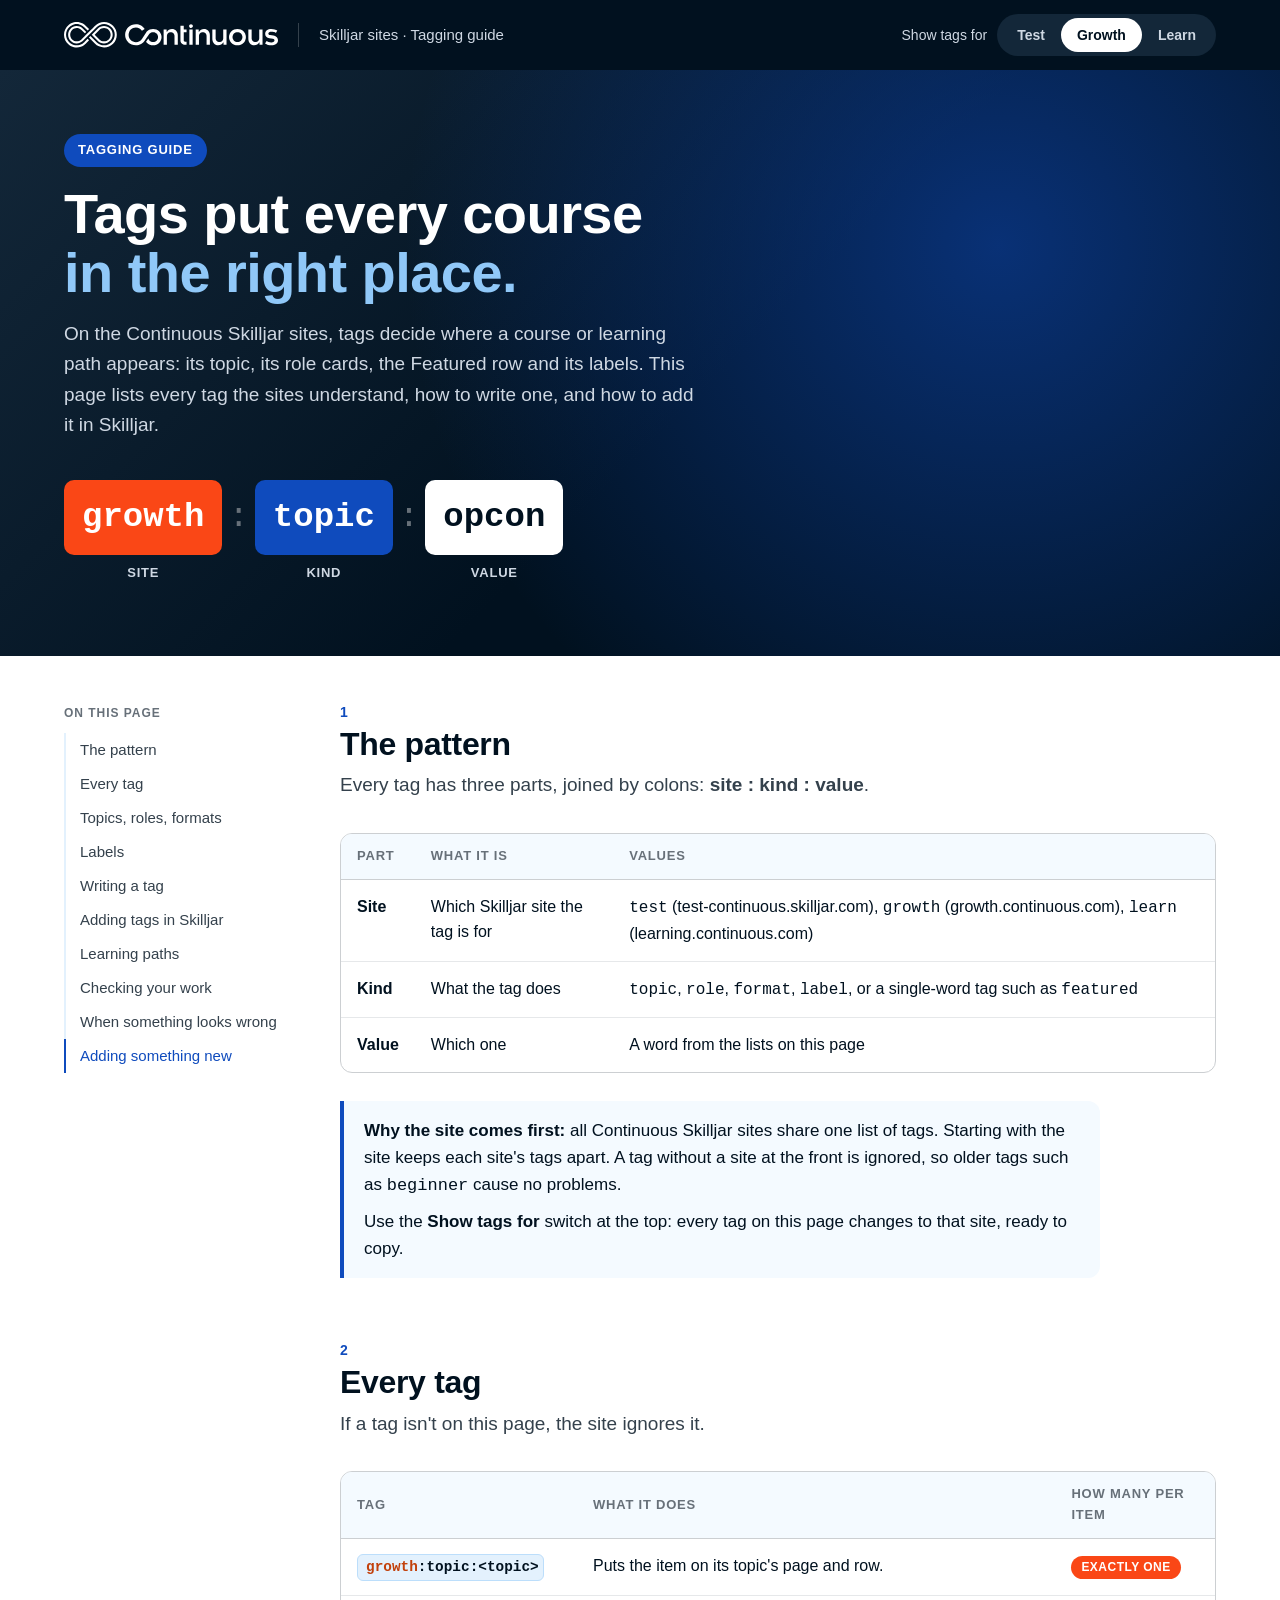
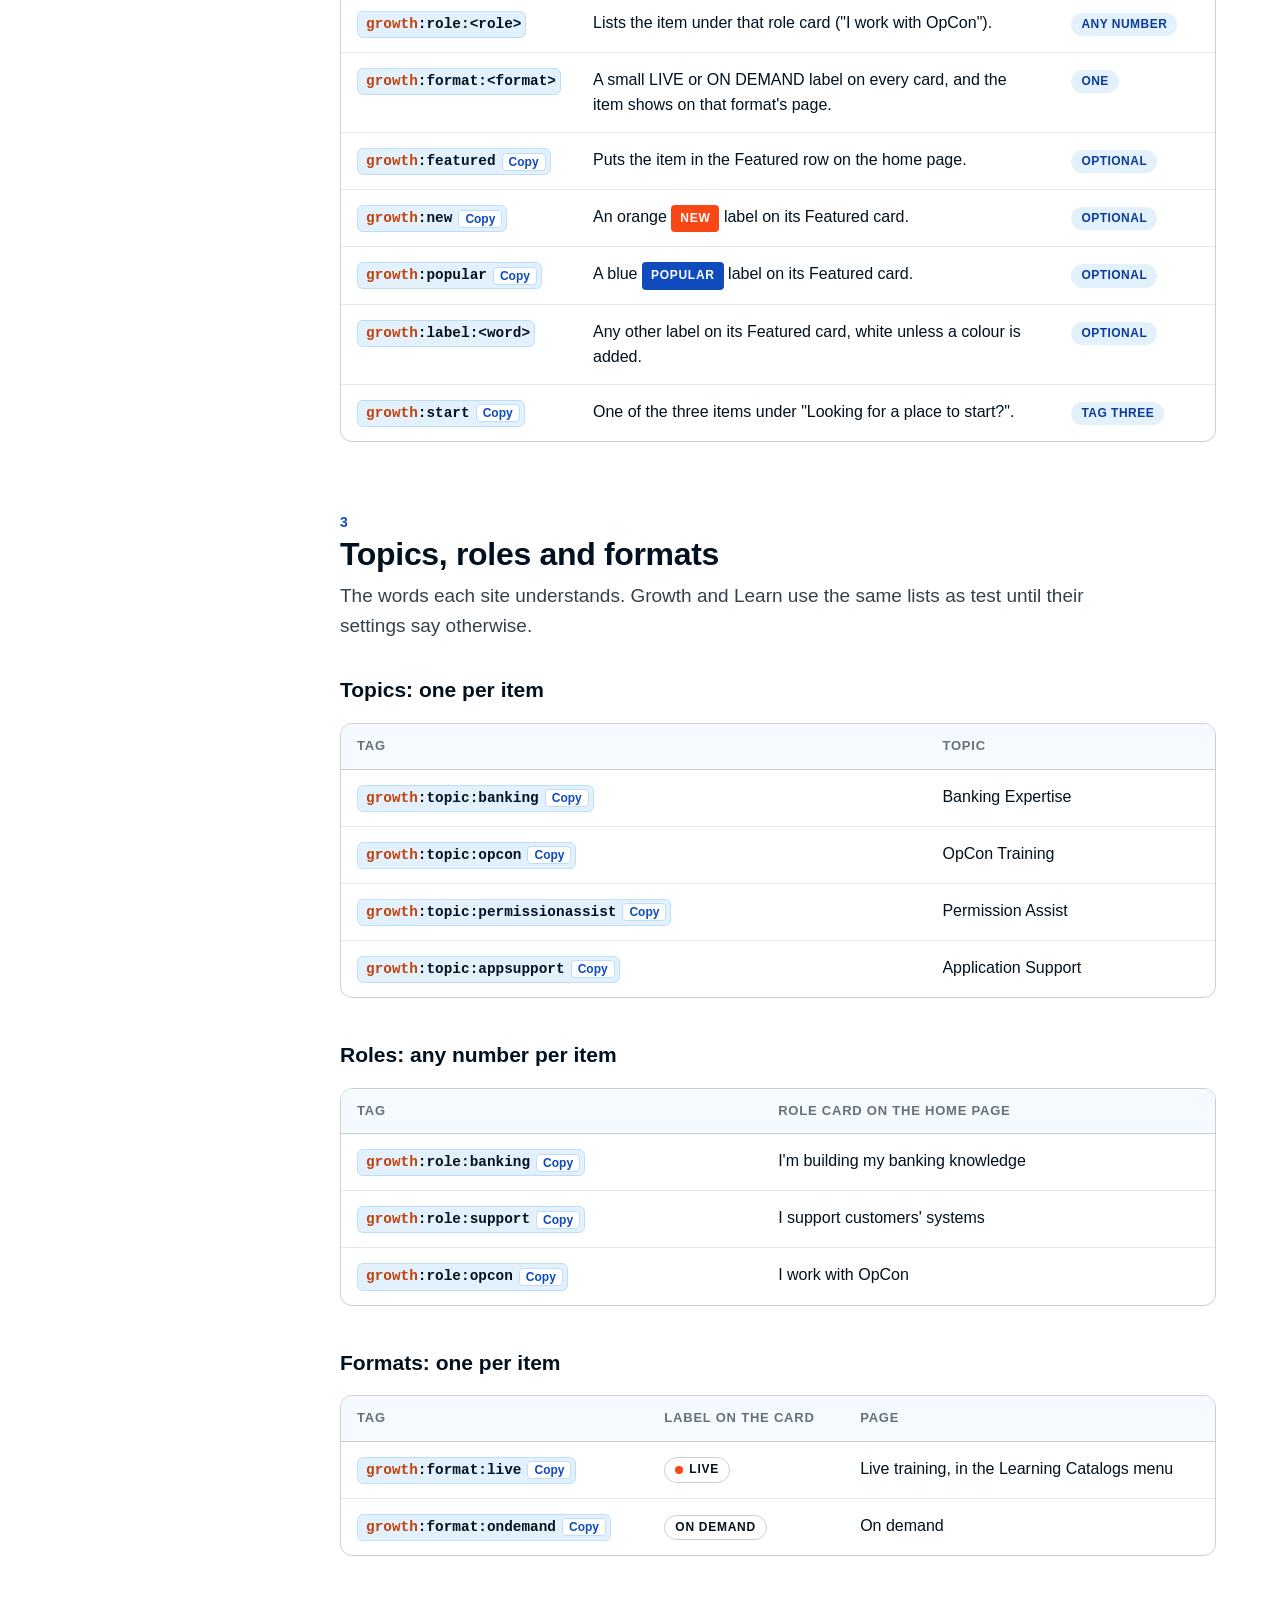
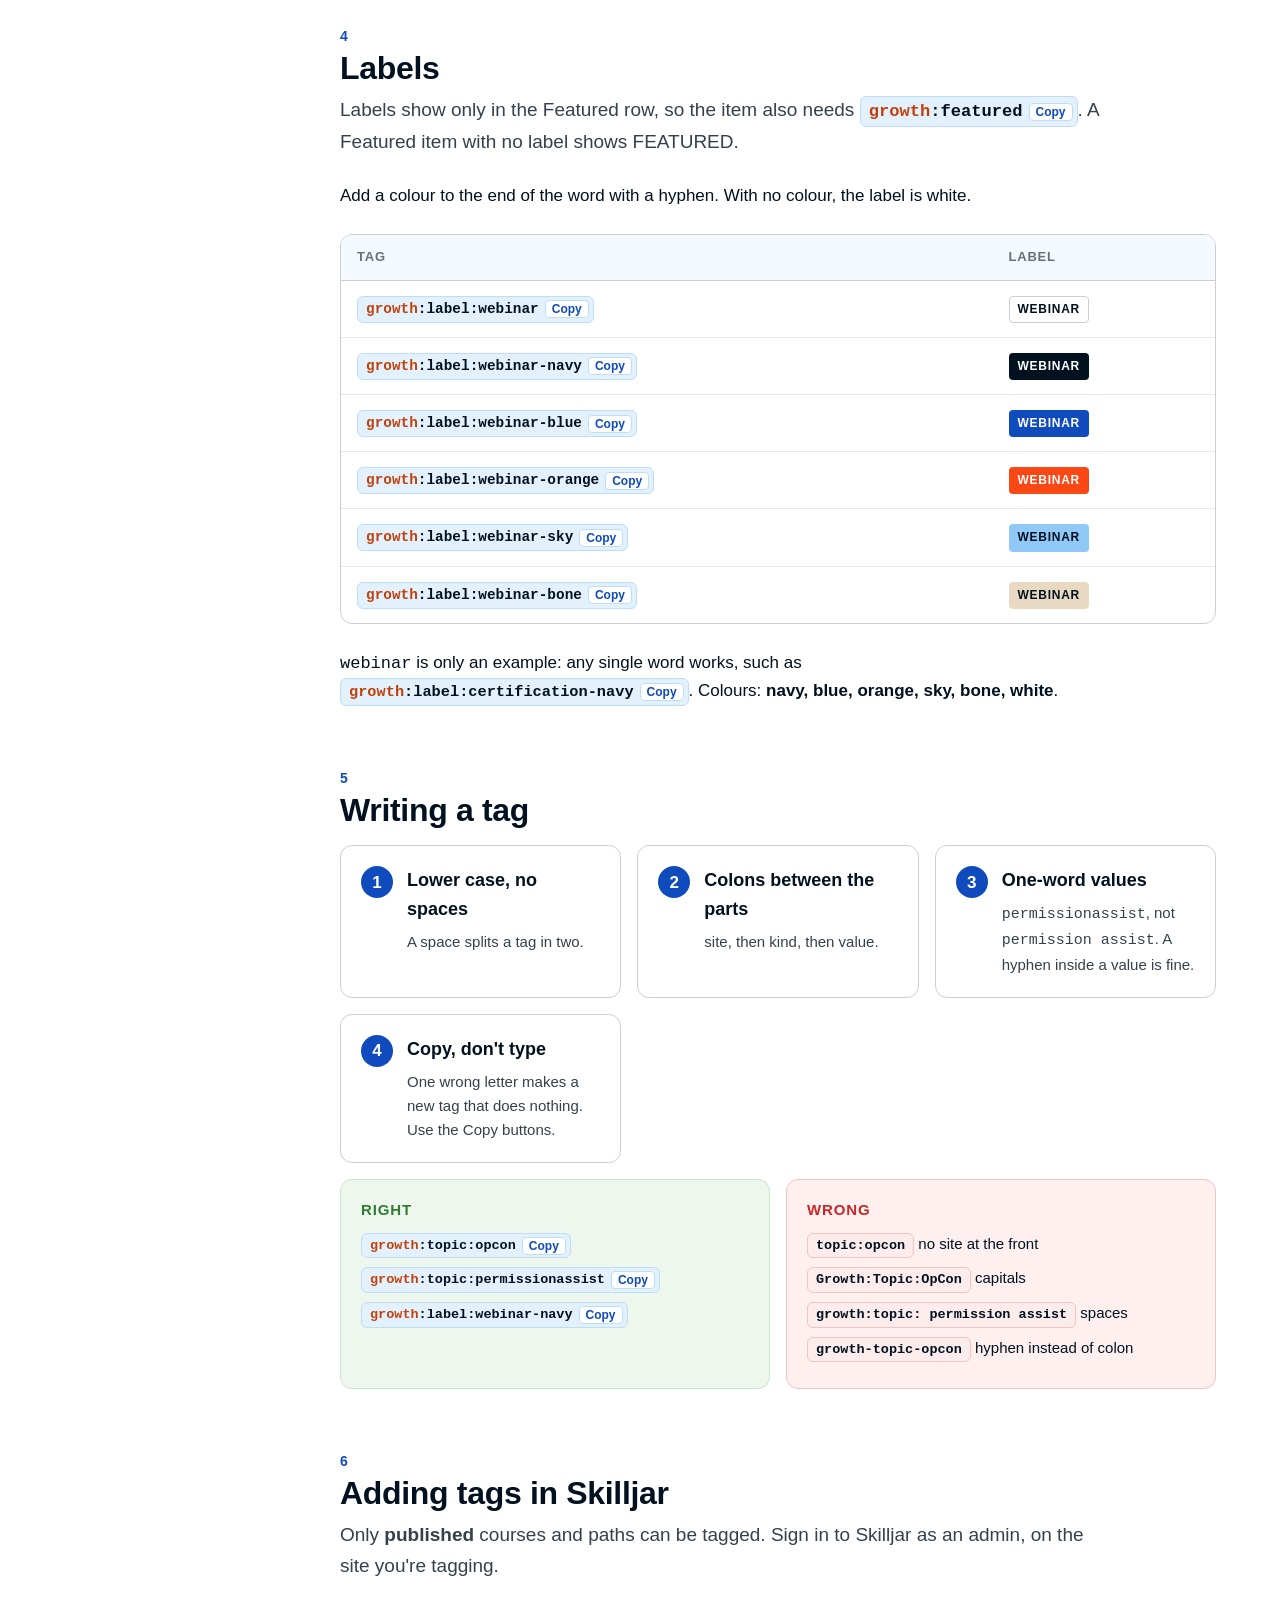
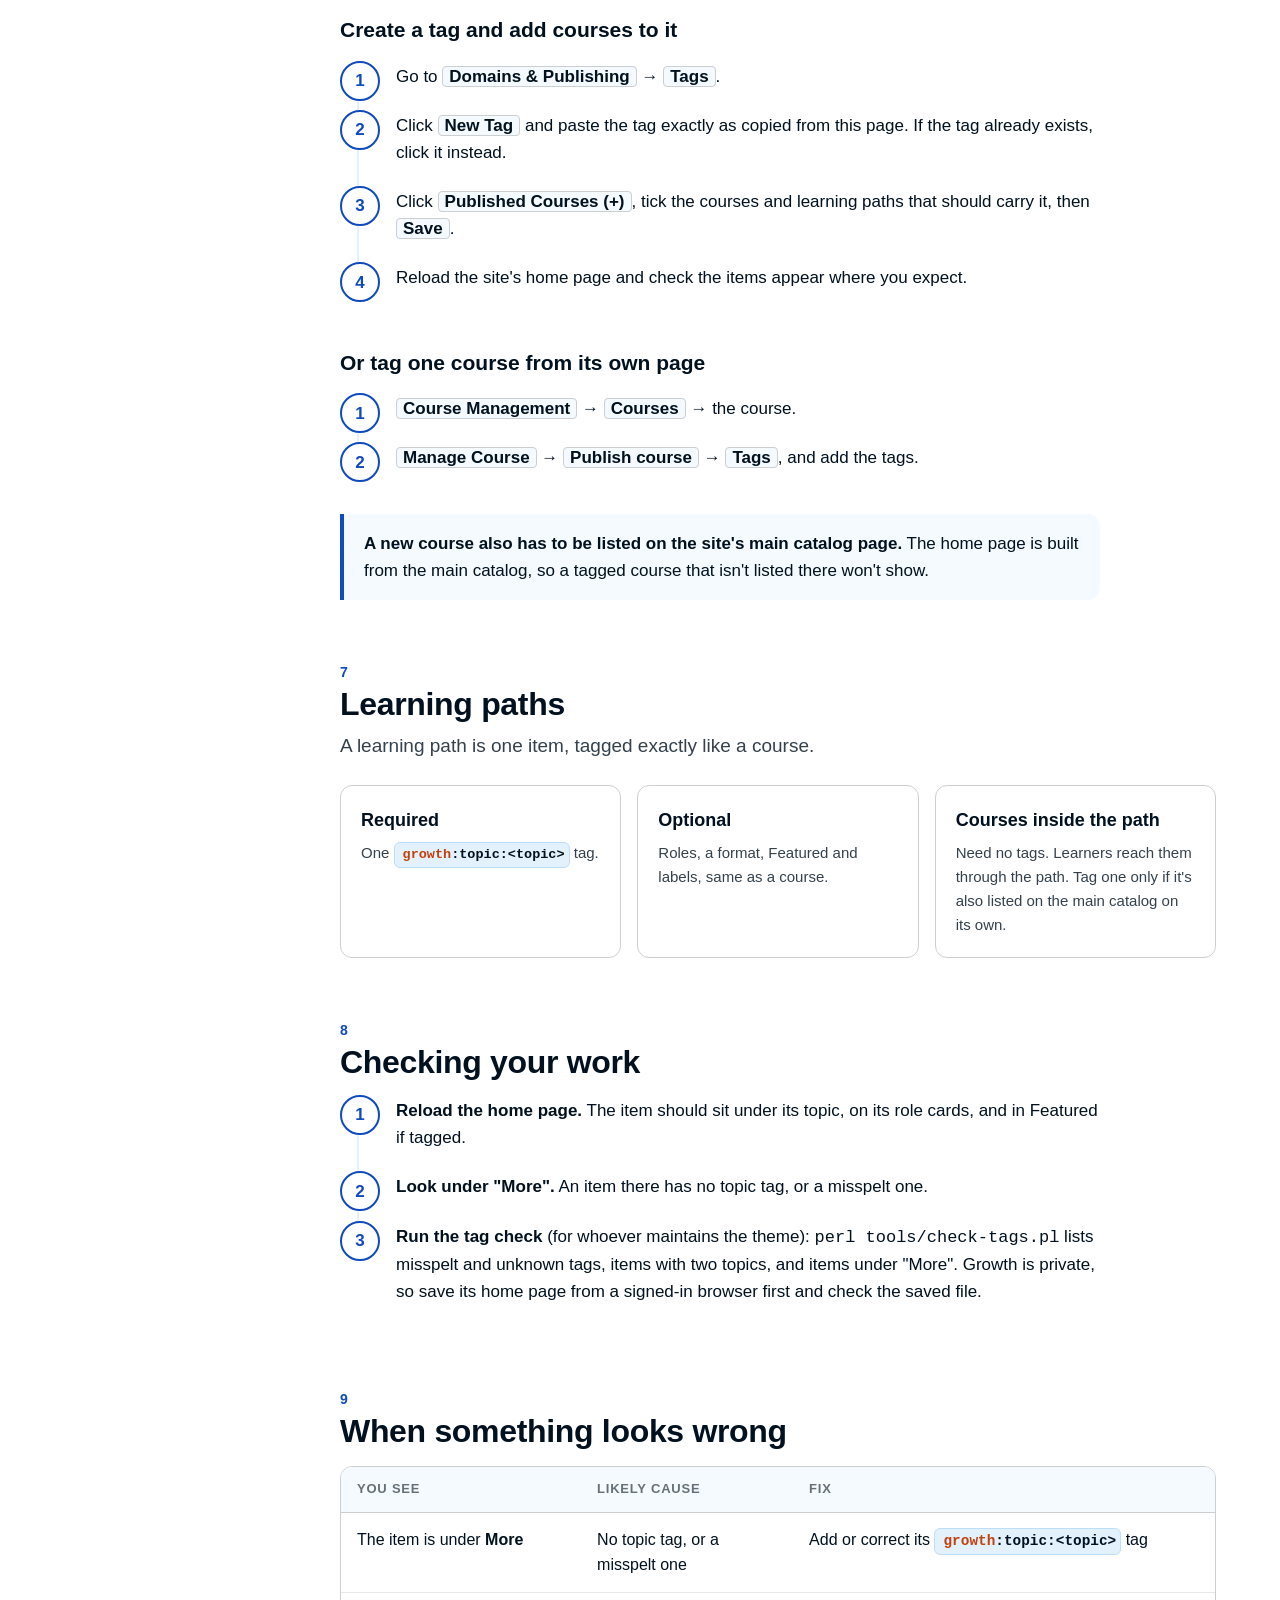
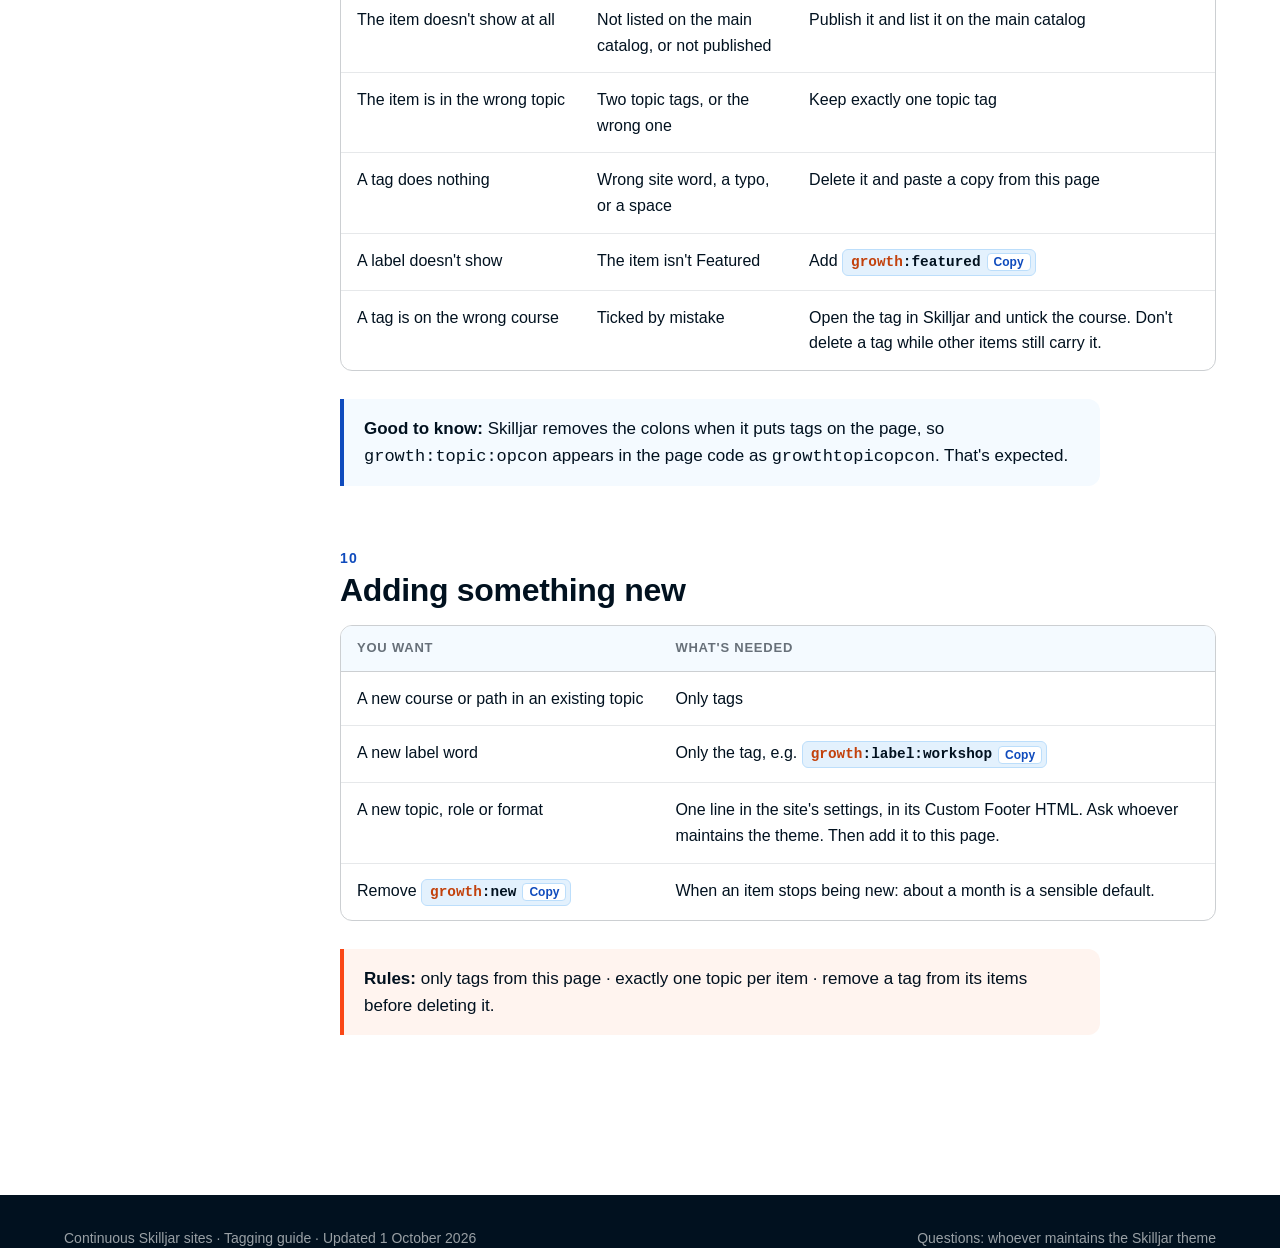
==== tagging/index.html @ 8a873746 "Tagging guide page for the LMS team Site-switchable (test, growth, learn) with copy buttons. Built f" ====
<!DOCTYPE html>
<html lang="en">
<head>
<meta charset="utf-8">
<meta name="viewport" content="width=device-width, initial-scale=1">
<title>Tagging guide · Continuous Skilljar sites</title>
<meta name="description" content="How to create and use tags on the Continuous Skilljar sites: the pattern, every allowed tag, and the steps in Skilljar.">
<link rel="icon" href="../assets/continuous-favicon.svg" type="image/svg+xml">
<style>
@font-face { font-family: "BDO Grotesk"; src: url(https://continuous.com/wp-content/themes/continuous/dist/assets/BDOGrotesk-Regular.woff2) format("woff2"); font-weight: 400; font-display: swap; }
@font-face { font-family: "BDO Grotesk"; src: url(https://continuous.com/wp-content/themes/continuous/dist/assets/BDOGrotesk-Medium.woff2) format("woff2"); font-weight: 500; font-display: swap; }
@font-face { font-family: "BDO Grotesk"; src: url(https://continuous.com/wp-content/themes/continuous/dist/assets/BDOGrotesk-Bold.woff2) format("woff2"); font-weight: 700; font-display: swap; }
:root {
  --blue: #0f4bbd; --blue-900: #0c3c97; --blue-50: #e3f1fd; --blue-100: #bcdefb; --sky: #90c8f8;
  --orange: #fa4716; --bone: #e9d9c3; --navy: #01111f; --navy-2: #132739;
  --g900: #01111f; --g700: #34414c; --g600: #677079; --g100: #cccfd2; --g10: #f4faff;
  --ok: #2e7d32; --bad: #c62828;
  --font: "BDO Grotesk", Inter, Arial, sans-serif;
  --mono: ui-monospace, "Cascadia Mono", Consolas, monospace;
}
* { box-sizing: border-box; }
html { scroll-behavior: smooth; scroll-padding-top: 88px; }
body { margin: 0; font-family: var(--font); color: var(--g900); background: #fff; font-size: 17px; line-height: 1.6; }
a { color: var(--blue); }
a:hover { color: var(--blue-900); }

/* Top bar */
.bar { position: sticky; top: 0; z-index: 10; background: var(--navy); color: #fff; }
.bar__in { max-width: 1200px; margin: 0 auto; padding: 14px 24px; display: flex; align-items: center; gap: 20px; flex-wrap: wrap; }
.bar img { height: 26px; display: block; }
.bar__title { font-weight: 500; font-size: 15px; color: #cfd8e3; border-left: 1px solid #34414c; padding-left: 20px; }
.site { margin-left: auto; display: flex; align-items: center; gap: 10px; font-size: 14px; color: #cfd8e3; }
.site__opts { display: inline-flex; background: #132739; border-radius: 99px; padding: 4px; }
.site button { font: inherit; font-weight: 700; font-size: 14px; color: #cfd8e3; background: none; border: 0; border-radius: 99px; padding: 6px 16px; cursor: pointer; }
.site button[aria-pressed="true"] { background: #fff; color: var(--navy); }
.site button:focus-visible { outline: 2px solid var(--sky); outline-offset: 2px; }

/* Hero */
.hero { background: linear-gradient(135deg, #132739 0%, #01111f 55%); color: #fff; position: relative; overflow: hidden; }
.hero::after { content: ""; position: absolute; inset: 0; background: radial-gradient(circle at 78% 30%, rgba(15,75,189,.55) 0%, rgba(15,75,189,0) 55%); pointer-events: none; }
.hero__in { position: relative; z-index: 1; max-width: 1200px; margin: 0 auto; padding: 64px 24px 72px; }
.pill { display: inline-block; background: var(--blue); color: #fff; font-size: 13px; font-weight: 700; letter-spacing: .06em; text-transform: uppercase; border-radius: 99px; padding: 6px 14px; }
.hero h1 { font-size: clamp(36px, 5vw, 56px); line-height: 1.05; margin: 18px 0 16px; font-weight: 700; letter-spacing: -.01em; }
.hero h1 span { color: var(--sky); }
.hero p { max-width: 640px; color: #cfd8e3; font-size: 19px; margin: 0; }
.anatomy { margin-top: 40px; display: inline-flex; align-items: stretch; flex-wrap: wrap; gap: 6px; font-family: var(--mono); font-size: clamp(22px, 3.2vw, 34px); }
.anatomy__part { display: flex; flex-direction: column; align-items: center; gap: 8px; }
.anatomy__chip { padding: 10px 18px; border-radius: 10px; font-weight: 700; }
.anatomy__lab { font-family: var(--font); font-size: 13px; font-weight: 700; letter-spacing: .06em; text-transform: uppercase; color: #cfd8e3; }
.anatomy__colon { align-self: flex-start; padding: 10px 0; color: #677079; }
.c-site { background: var(--orange); color: #fff; }
.c-kind { background: var(--blue); color: #fff; }
.c-val { background: #fff; color: var(--navy); }

/* Layout */
.wrap { max-width: 1200px; margin: 0 auto; padding: 48px 24px 96px; display: grid; grid-template-columns: 220px minmax(0, 1fr); gap: 56px; }
.toc { position: sticky; top: 96px; align-self: start; font-size: 15px; }
.toc b { display: block; font-size: 12px; letter-spacing: .08em; text-transform: uppercase; color: var(--g600); margin-bottom: 10px; }
.toc ol { list-style: none; margin: 0; padding: 0; border-left: 2px solid var(--blue-50); }
.toc a { display: block; padding: 5px 0 5px 14px; margin-left: -2px; border-left: 2px solid transparent; color: var(--g700); text-decoration: none; }
.toc a:hover, .toc a.on { color: var(--blue); border-left-color: var(--blue); }
main { min-width: 0; }
section { margin-bottom: 64px; }
h2 { font-size: 32px; line-height: 1.15; margin: 0 0 8px; letter-spacing: -.01em; }
h2 small { display: block; font-size: 14px; font-weight: 700; letter-spacing: .08em; text-transform: uppercase; color: var(--blue); margin-bottom: 6px; }
h3 { font-size: 21px; margin: 32px 0 8px; }
.lead { font-size: 19px; color: var(--g700); margin: 0 0 24px; max-width: 760px; }
p { max-width: 760px; }

/* Tags */
.tag { display: inline-flex; align-items: center; gap: 6px; font-family: var(--mono); font-size: .9em; font-weight: 600; background: var(--blue-50); color: var(--navy); border: 1px solid var(--blue-100); border-radius: 6px; padding: 1px 4px 1px 8px; white-space: nowrap; }
.tag .s { color: #c2410c; }
.copy { font: 600 12px var(--font); color: var(--blue); background: #fff; border: 1px solid var(--blue-100); border-radius: 4px; padding: 1px 6px; cursor: pointer; }
.copy:hover { background: var(--blue); color: #fff; border-color: var(--blue); }
.copy.done { background: var(--ok); color: #fff; border-color: var(--ok); }
.tag--bad { background: #fdecec; border-color: #f5c2c2; padding-right: 8px; }

/* Tables */
.tbl { width: 100%; border-collapse: separate; border-spacing: 0; font-size: 16px; border: 1px solid var(--g100); border-radius: 12px; overflow: hidden; margin: 8px 0 8px; }
.tbl th { text-align: left; font-size: 13px; letter-spacing: .06em; text-transform: uppercase; color: var(--g600); background: var(--g10); padding: 12px 16px; border-bottom: 1px solid var(--g100); }
.tbl td { padding: 14px 16px; border-bottom: 1px solid #e6e8ea; vertical-align: top; }
.tbl tr:last-child td { border-bottom: 0; }
.tbl td:first-child { white-space: nowrap; }
.scroll { overflow-x: auto; }
.req { display: inline-block; font-size: 12px; font-weight: 700; letter-spacing: .04em; text-transform: uppercase; border-radius: 99px; padding: 2px 10px; background: var(--orange); color: #fff; }
.opt { display: inline-block; font-size: 12px; font-weight: 700; letter-spacing: .04em; text-transform: uppercase; border-radius: 99px; padding: 2px 10px; background: var(--blue-50); color: var(--blue-900); }

/* Cards */
.cards { display: grid; grid-template-columns: repeat(auto-fit, minmax(240px, 1fr)); gap: 16px; margin: 16px 0; }
.card { border: 1px solid var(--g100); border-radius: 12px; padding: 20px; background: #fff; }
.card h4 { margin: 0 0 6px; font-size: 18px; }
.card p { margin: 0; color: var(--g700); font-size: 15px; }
.rule { display: flex; gap: 14px; align-items: flex-start; }
.rule__n { flex: 0 0 32px; height: 32px; border-radius: 50%; background: var(--blue); color: #fff; font-weight: 700; display: flex; align-items: center; justify-content: center; }
.dodont { display: grid; grid-template-columns: 1fr 1fr; gap: 16px; margin: 16px 0; }
.dodont div { border-radius: 12px; padding: 18px 20px; }
.do { background: #edf7ee; border: 1px solid #c8e6c9; }
.dont { background: #fdf0ef; border: 1px solid #f5c2c2; }
.dodont h4 { margin: 0 0 10px; font-size: 15px; letter-spacing: .06em; text-transform: uppercase; }
.do h4 { color: var(--ok); } .dont h4 { color: var(--bad); }
.dodont ul { margin: 0; padding-left: 0; list-style: none; }
.dodont li { margin: 8px 0; font-size: 15px; }

/* Steps */
.steps { counter-reset: st; list-style: none; padding: 0; margin: 16px 0; max-width: 760px; }
.steps li { counter-increment: st; position: relative; padding: 0 0 22px 56px; }
.steps li::before { content: counter(st); position: absolute; left: 0; top: -2px; width: 36px; height: 36px; border-radius: 50%; border: 2px solid var(--blue); color: var(--blue); font-weight: 700; display: flex; align-items: center; justify-content: center; background: #fff; }
.steps li::after { content: ""; position: absolute; left: 17px; top: 38px; bottom: 2px; width: 2px; background: var(--blue-50); }
.steps li:last-child::after { display: none; }
.click { font-weight: 700; color: var(--navy); background: var(--g10); border: 1px solid var(--g100); border-radius: 4px; padding: 0 6px; white-space: nowrap; }

/* Callouts */
.note { border-left: 4px solid var(--blue); background: var(--g10); border-radius: 0 12px 12px 0; padding: 16px 20px; margin: 20px 0; max-width: 760px; }
.note--warn { border-left-color: var(--orange); background: #fff4ef; }
.note p { margin: 0; }
.note p + p { margin-top: 8px; }

/* Label swatches */
.sw { display: inline-block; font-size: 12px; font-weight: 700; letter-spacing: .06em; text-transform: uppercase; border-radius: 4px; padding: 3px 8px; border: 1px solid transparent; }
.sw-white { background: #fff; color: var(--navy); border-color: var(--g100); }
.sw-navy { background: var(--navy); color: #fff; }
.sw-blue { background: var(--blue); color: #fff; }
.sw-orange { background: var(--orange); color: #fff; }
.sw-sky { background: var(--sky); color: var(--navy); }
.sw-bone { background: var(--bone); color: var(--navy); }
.fmt { display: inline-flex; align-items: center; gap: 6px; font-size: 12px; font-weight: 700; letter-spacing: .06em; text-transform: uppercase; background: #fff; border: 1px solid var(--g100); border-radius: 99px; padding: 2px 10px; }
.fmt i { width: 8px; height: 8px; border-radius: 50%; background: var(--orange); display: inline-block; }

footer { background: var(--navy); color: #99a0a5; font-size: 14px; }
footer .in { max-width: 1200px; margin: 0 auto; padding: 32px 24px; display: flex; gap: 24px; flex-wrap: wrap; justify-content: space-between; }
footer a { color: #cfd8e3; }

@media (max-width: 900px) {
  .wrap { grid-template-columns: 1fr; gap: 0; padding-top: 32px; }
  .toc { display: none; }
  .dodont { grid-template-columns: 1fr; }
  .bar__title { display: none; }
}
@media (max-width: 560px) {
  .site > span { display: none; }
  .site { margin-left: 0; width: 100%; }
  .tbl td:first-child { white-space: normal; }
}
@media print {
  .bar, .toc, .copy { display: none !important; }
  .wrap { display: block; }
  .hero { background: #fff; color: var(--navy); }
  .hero p, .anatomy__lab { color: var(--g700); }
}
</style>
</head>
<body>

<header class="bar">
  <div class="bar__in">
    <img src="../assets/continuous-horizontal-white-site.svg" alt="Continuous">
    <span class="bar__title">Skilljar sites · Tagging guide</span>
    <div class="site" role="group" aria-label="Show tags for site">
      <span>Show tags for</span>
      <div class="site__opts">
        <button type="button" data-site="test">Test</button>
        <button type="button" data-site="growth">Growth</button>
        <button type="button" data-site="learn">Learn</button>
      </div>
    </div>
  </div>
</header>

<div class="hero">
  <div class="hero__in">
    <span class="pill">Tagging guide</span>
    <h1>Tags put every course<br><span>in the right place.</span></h1>
    <p>On the Continuous Skilljar sites, tags decide where a course or learning path appears: its topic, its role cards, the Featured row and its labels. This page lists every tag the sites understand, how to write one, and how to add it in Skilljar.</p>
    <div class="anatomy" aria-label="A tag has three parts: site, kind and value">
      <div class="anatomy__part"><span class="anatomy__chip c-site" data-site-word>growth</span><span class="anatomy__lab">Site</span></div>
      <span class="anatomy__colon">:</span>
      <div class="anatomy__part"><span class="anatomy__chip c-kind">topic</span><span class="anatomy__lab">Kind</span></div>
      <span class="anatomy__colon">:</span>
      <div class="anatomy__part"><span class="anatomy__chip c-val">opcon</span><span class="anatomy__lab">Value</span></div>
    </div>
  </div>
</div>

<div class="wrap">
  <nav class="toc" aria-label="On this page">
    <b>On this page</b>
    <ol>
      <li><a href="#pattern">The pattern</a></li>
      <li><a href="#every-tag">Every tag</a></li>
      <li><a href="#topics">Topics, roles, formats</a></li>
      <li><a href="#labels">Labels</a></li>
      <li><a href="#writing">Writing a tag</a></li>
      <li><a href="#skilljar">Adding tags in Skilljar</a></li>
      <li><a href="#paths">Learning paths</a></li>
      <li><a href="#check">Checking your work</a></li>
      <li><a href="#trouble">When something looks wrong</a></li>
      <li><a href="#new">Adding something new</a></li>
    </ol>
  </nav>

  <main>
    <section id="pattern">
      <h2><small>1</small>The pattern</h2>
      <p class="lead">Every tag has three parts, joined by colons: <b>site : kind : value</b>.</p>
      <div class="scroll"><table class="tbl">
        <thead><tr><th>Part</th><th>What it is</th><th>Values</th></tr></thead>
        <tbody>
          <tr><td><b>Site</b></td><td>Which Skilljar site the tag is for</td><td><code>test</code> (test-continuous.skilljar.com), <code>growth</code> (growth.continuous.com), <code>learn</code> (learning.continuous.com)</td></tr>
          <tr><td><b>Kind</b></td><td>What the tag does</td><td><code>topic</code>, <code>role</code>, <code>format</code>, <code>label</code>, or a single-word tag such as <code>featured</code></td></tr>
          <tr><td><b>Value</b></td><td>Which one</td><td>A word from the lists on this page</td></tr>
        </tbody>
      </table></div>
      <div class="note">
        <p><b>Why the site comes first:</b> all Continuous Skilljar sites share one list of tags. Starting with the site keeps each site's tags apart. A tag without a site at the front is ignored, so older tags such as <code>beginner</code> cause no problems.</p>
        <p>Use the <b>Show tags for</b> switch at the top: every tag on this page changes to that site, ready to copy.</p>
      </div>
    </section>

    <section id="every-tag">
      <h2><small>2</small>Every tag</h2>
      <p class="lead">If a tag isn't on this page, the site ignores it.</p>
      <div class="scroll"><table class="tbl">
        <thead><tr><th>Tag</th><th>What it does</th><th>How many per item</th></tr></thead>
        <tbody>
          <tr><td><span class="tag" data-tag="topic:&lt;topic&gt;"></span></td><td>Puts the item on its topic's page and row.</td><td><span class="req">Exactly one</span></td></tr>
          <tr><td><span class="tag" data-tag="role:&lt;role&gt;"></span></td><td>Lists the item under that role card ("I work with OpCon").</td><td><span class="opt">Any number</span></td></tr>
          <tr><td><span class="tag" data-tag="format:&lt;format&gt;"></span></td><td>A small LIVE or ON DEMAND label on every card, and the item shows on that format's page.</td><td><span class="opt">One</span></td></tr>
          <tr><td><span class="tag" data-tag="featured"></span></td><td>Puts the item in the Featured row on the home page.</td><td><span class="opt">Optional</span></td></tr>
          <tr><td><span class="tag" data-tag="new"></span></td><td>An orange <span class="sw sw-orange">New</span> label on its Featured card.</td><td><span class="opt">Optional</span></td></tr>
          <tr><td><span class="tag" data-tag="popular"></span></td><td>A blue <span class="sw sw-blue">Popular</span> label on its Featured card.</td><td><span class="opt">Optional</span></td></tr>
          <tr><td><span class="tag" data-tag="label:&lt;word&gt;"></span></td><td>Any other label on its Featured card, white unless a colour is added.</td><td><span class="opt">Optional</span></td></tr>
          <tr><td><span class="tag" data-tag="start"></span></td><td>One of the three items under "Looking for a place to start?".</td><td><span class="opt">Tag three</span></td></tr>
        </tbody>
      </table></div>
    </section>

    <section id="topics">
      <h2><small>3</small>Topics, roles and formats</h2>
      <p class="lead">The words each site understands. Growth and Learn use the same lists as test until their settings say otherwise.</p>

      <h3>Topics: one per item</h3>
      <div class="scroll"><table class="tbl">
        <thead><tr><th>Tag</th><th>Topic</th></tr></thead>
        <tbody>
          <tr><td><span class="tag" data-tag="topic:banking"></span></td><td>Banking Expertise</td></tr>
          <tr><td><span class="tag" data-tag="topic:opcon"></span></td><td>OpCon Training</td></tr>
          <tr><td><span class="tag" data-tag="topic:permissionassist"></span></td><td>Permission Assist</td></tr>
          <tr><td><span class="tag" data-tag="topic:appsupport"></span></td><td>Application Support</td></tr>
        </tbody>
      </table></div>

      <h3>Roles: any number per item</h3>
      <div class="scroll"><table class="tbl">
        <thead><tr><th>Tag</th><th>Role card on the home page</th></tr></thead>
        <tbody>
          <tr><td><span class="tag" data-tag="role:banking"></span></td><td>I'm building my banking knowledge</td></tr>
          <tr><td><span class="tag" data-tag="role:support"></span></td><td>I support customers' systems</td></tr>
          <tr><td><span class="tag" data-tag="role:opcon"></span></td><td>I work with OpCon</td></tr>
        </tbody>
      </table></div>

      <h3>Formats: one per item</h3>
      <div class="scroll"><table class="tbl">
        <thead><tr><th>Tag</th><th>Label on the card</th><th>Page</th></tr></thead>
        <tbody>
          <tr><td><span class="tag" data-tag="format:live"></span></td><td><span class="fmt"><i></i>Live</span></td><td>Live training, in the Learning Catalogs menu</td></tr>
          <tr><td><span class="tag" data-tag="format:ondemand"></span></td><td><span class="fmt">On demand</span></td><td>On demand</td></tr>
        </tbody>
      </table></div>
    </section>

    <section id="labels">
      <h2><small>4</small>Labels</h2>
      <p class="lead">Labels show only in the Featured row, so the item also needs <span class="tag" data-tag="featured"></span>. A Featured item with no label shows FEATURED.</p>
      <p>Add a colour to the end of the word with a hyphen. With no colour, the label is white.</p>
      <div class="scroll"><table class="tbl">
        <thead><tr><th>Tag</th><th>Label</th></tr></thead>
        <tbody>
          <tr><td><span class="tag" data-tag="label:webinar"></span></td><td><span class="sw sw-white">Webinar</span></td></tr>
          <tr><td><span class="tag" data-tag="label:webinar-navy"></span></td><td><span class="sw sw-navy">Webinar</span></td></tr>
          <tr><td><span class="tag" data-tag="label:webinar-blue"></span></td><td><span class="sw sw-blue">Webinar</span></td></tr>
          <tr><td><span class="tag" data-tag="label:webinar-orange"></span></td><td><span class="sw sw-orange">Webinar</span></td></tr>
          <tr><td><span class="tag" data-tag="label:webinar-sky"></span></td><td><span class="sw sw-sky">Webinar</span></td></tr>
          <tr><td><span class="tag" data-tag="label:webinar-bone"></span></td><td><span class="sw sw-bone">Webinar</span></td></tr>
        </tbody>
      </table></div>
      <p><code>webinar</code> is only an example: any single word works, such as <span class="tag" data-tag="label:certification-navy"></span>. Colours: <b>navy, blue, orange, sky, bone, white</b>.</p>
    </section>

    <section id="writing">
      <h2><small>5</small>Writing a tag</h2>
      <div class="cards">
        <div class="card rule"><span class="rule__n">1</span><div><h4>Lower case, no spaces</h4><p>A space splits a tag in two.</p></div></div>
        <div class="card rule"><span class="rule__n">2</span><div><h4>Colons between the parts</h4><p>site, then kind, then value.</p></div></div>
        <div class="card rule"><span class="rule__n">3</span><div><h4>One-word values</h4><p><code>permissionassist</code>, not <code>permission assist</code>. A hyphen inside a value is fine.</p></div></div>
        <div class="card rule"><span class="rule__n">4</span><div><h4>Copy, don't type</h4><p>One wrong letter makes a new tag that does nothing. Use the Copy buttons.</p></div></div>
      </div>
      <div class="dodont">
        <div class="do"><h4>Right</h4><ul>
          <li><span class="tag" data-tag="topic:opcon"></span></li>
          <li><span class="tag" data-tag="topic:permissionassist"></span></li>
          <li><span class="tag" data-tag="label:webinar-navy"></span></li>
        </ul></div>
        <div class="dont"><h4>Wrong</h4><ul>
          <li><span class="tag tag--bad">topic:opcon</span> no site at the front</li>
          <li><span class="tag tag--bad" data-bad="Topic:OpCon"></span> capitals</li>
          <li><span class="tag tag--bad" data-bad="topic: permission assist"></span> spaces</li>
          <li><span class="tag tag--bad" data-bad="topic-opcon"></span> hyphen instead of colon</li>
        </ul></div>
      </div>
    </section>

    <section id="skilljar">
      <h2><small>6</small>Adding tags in Skilljar</h2>
      <p class="lead">Only <b>published</b> courses and paths can be tagged. Sign in to Skilljar as an admin, on the site you're tagging.</p>
      <h3>Create a tag and add courses to it</h3>
      <ol class="steps">
        <li>Go to <span class="click">Domains &amp; Publishing</span> → <span class="click">Tags</span>.</li>
        <li>Click <span class="click">New Tag</span> and paste the tag exactly as copied from this page. If the tag already exists, click it instead.</li>
        <li>Click <span class="click">Published Courses (+)</span>, tick the courses and learning paths that should carry it, then <span class="click">Save</span>.</li>
        <li>Reload the site's home page and check the items appear where you expect.</li>
      </ol>
      <h3>Or tag one course from its own page</h3>
      <ol class="steps">
        <li><span class="click">Course Management</span> → <span class="click">Courses</span> → the course.</li>
        <li><span class="click">Manage Course</span> → <span class="click">Publish course</span> → <span class="click">Tags</span>, and add the tags.</li>
      </ol>
      <div class="note"><p><b>A new course also has to be listed on the site's main catalog page.</b> The home page is built from the main catalog, so a tagged course that isn't listed there won't show.</p></div>
    </section>

    <section id="paths">
      <h2><small>7</small>Learning paths</h2>
      <p class="lead">A learning path is one item, tagged exactly like a course.</p>
      <div class="cards">
        <div class="card"><h4>Required</h4><p>One <span class="tag" data-tag="topic:&lt;topic&gt;"></span> tag.</p></div>
        <div class="card"><h4>Optional</h4><p>Roles, a format, Featured and labels, same as a course.</p></div>
        <div class="card"><h4>Courses inside the path</h4><p>Need no tags. Learners reach them through the path. Tag one only if it's also listed on the main catalog on its own.</p></div>
      </div>
    </section>

    <section id="check">
      <h2><small>8</small>Checking your work</h2>
      <ol class="steps">
        <li><b>Reload the home page.</b> The item should sit under its topic, on its role cards, and in Featured if tagged.</li>
        <li><b>Look under "More".</b> An item there has no topic tag, or a misspelt one.</li>
        <li><b>Run the tag check</b> (for whoever maintains the theme): <code>perl tools/check-tags.pl</code> lists misspelt and unknown tags, items with two topics, and items under "More". Growth is private, so save its home page from a signed-in browser first and check the saved file.</li>
      </ol>
    </section>

    <section id="trouble">
      <h2><small>9</small>When something looks wrong</h2>
      <div class="scroll"><table class="tbl">
        <thead><tr><th>You see</th><th>Likely cause</th><th>Fix</th></tr></thead>
        <tbody>
          <tr><td>The item is under <b>More</b></td><td>No topic tag, or a misspelt one</td><td>Add or correct its <span class="tag" data-tag="topic:&lt;topic&gt;"></span> tag</td></tr>
          <tr><td>The item doesn't show at all</td><td>Not listed on the main catalog, or not published</td><td>Publish it and list it on the main catalog</td></tr>
          <tr><td>The item is in the wrong topic</td><td>Two topic tags, or the wrong one</td><td>Keep exactly one topic tag</td></tr>
          <tr><td>A tag does nothing</td><td>Wrong site word, a typo, or a space</td><td>Delete it and paste a copy from this page</td></tr>
          <tr><td>A label doesn't show</td><td>The item isn't Featured</td><td>Add <span class="tag" data-tag="featured"></span></td></tr>
          <tr><td>A tag is on the wrong course</td><td>Ticked by mistake</td><td>Open the tag in Skilljar and untick the course. Don't delete a tag while other items still carry it.</td></tr>
        </tbody>
      </table></div>
      <div class="note"><p><b>Good to know:</b> Skilljar removes the colons when it puts tags on the page, so <code>growth:topic:opcon</code> appears in the page code as <code>growthtopicopcon</code>. That's expected.</p></div>
    </section>

    <section id="new">
      <h2><small>10</small>Adding something new</h2>
      <div class="scroll"><table class="tbl">
        <thead><tr><th>You want</th><th>What's needed</th></tr></thead>
        <tbody>
          <tr><td>A new course or path in an existing topic</td><td>Only tags</td></tr>
          <tr><td>A new label word</td><td>Only the tag, e.g. <span class="tag" data-tag="label:workshop"></span></td></tr>
          <tr><td>A new topic, role or format</td><td>One line in the site's settings, in its Custom Footer HTML. Ask whoever maintains the theme. Then add it to this page.</td></tr>
          <tr><td>Remove <span class="tag" data-tag="new"></span></td><td>When an item stops being new: about a month is a sensible default.</td></tr>
        </tbody>
      </table></div>
      <div class="note note--warn"><p><b>Rules:</b> only tags from this page · exactly one topic per item · remove a tag from its items before deleting it.</p></div>
    </section>
  </main>
</div>

<footer>
  <div class="in">
    <span>Continuous Skilljar sites · Tagging guide · Updated 1 October 2026</span>
    <span>Questions: whoever maintains the Skilljar theme</span>
  </div>
</footer>

<script>
(function () {
  var SITES = ['test', 'growth', 'learn'];
  var site = (location.search.match(/site=(\w+)/) || [])[1];
  try { site = site || localStorage.getItem('ct-tag-site'); } catch (e) {}
  if (SITES.indexOf(site) < 0) site = 'growth';

  function esc(s) { return s.replace(/&/g, '&amp;').replace(/</g, '&lt;'); }
  function render() {
    document.querySelectorAll('.site button').forEach(function (b) {
      b.setAttribute('aria-pressed', b.getAttribute('data-site') === site ? 'true' : 'false');
    });
    document.querySelectorAll('[data-site-word]').forEach(function (el) { el.textContent = site; });
    document.querySelectorAll('.tag[data-tag]').forEach(function (el) {
      var rest = el.getAttribute('data-tag');
      var full = site + ':' + rest;
      var copyable = rest.indexOf('<') < 0;
      el.innerHTML = '<span><span class="s">' + site + '</span>:' + esc(rest) + '</span>' +
        (copyable ? '<button type="button" class="copy" aria-label="Copy ' + esc(full) + '">Copy</button>' : '');
      el.setAttribute('data-full', full);
    });
    document.querySelectorAll('.tag[data-bad]').forEach(function (el) {
      el.textContent = site + ':' + el.getAttribute('data-bad');
      if (el.getAttribute('data-bad') === 'topic-opcon') el.textContent = site + '-topic-opcon';
      if (el.getAttribute('data-bad') === 'Topic:OpCon') el.textContent = site.charAt(0).toUpperCase() + site.slice(1) + ':Topic:OpCon';
    });
  }
  document.addEventListener('click', function (e) {
    var b = e.target.closest('.site button');
    if (b) {
      site = b.getAttribute('data-site');
      try { localStorage.setItem('ct-tag-site', site); } catch (x) {}
      render();
      return;
    }
    var c = e.target.closest('.copy');
    if (c) {
      var t = c.parentNode.getAttribute('data-full');
      var done = function () { c.textContent = 'Copied'; c.classList.add('done'); setTimeout(function () { c.textContent = 'Copy'; c.classList.remove('done'); }, 1400); };
      if (navigator.clipboard && navigator.clipboard.writeText) navigator.clipboard.writeText(t).then(done, function () { fallback(t); done(); });
      else { fallback(t); done(); }
    }
  });
  function fallback(t) {
    var ta = document.createElement('textarea'); ta.value = t; document.body.appendChild(ta); ta.select();
    try { document.execCommand('copy'); } catch (e) {}
    document.body.removeChild(ta);
  }
  /* highlight the section in view */
  var links = document.querySelectorAll('.toc a');
  if ('IntersectionObserver' in window) {
    var io = new IntersectionObserver(function (es) {
      es.forEach(function (en) {
        if (!en.isIntersecting) return;
        links.forEach(function (a) { a.classList.toggle('on', a.getAttribute('href') === '#' + en.target.id); });
      });
    }, { rootMargin: '-30% 0px -60% 0px' });
    document.querySelectorAll('main section').forEach(function (s) { io.observe(s); });
  }
  render();
})();
</script>
</body>
</html>
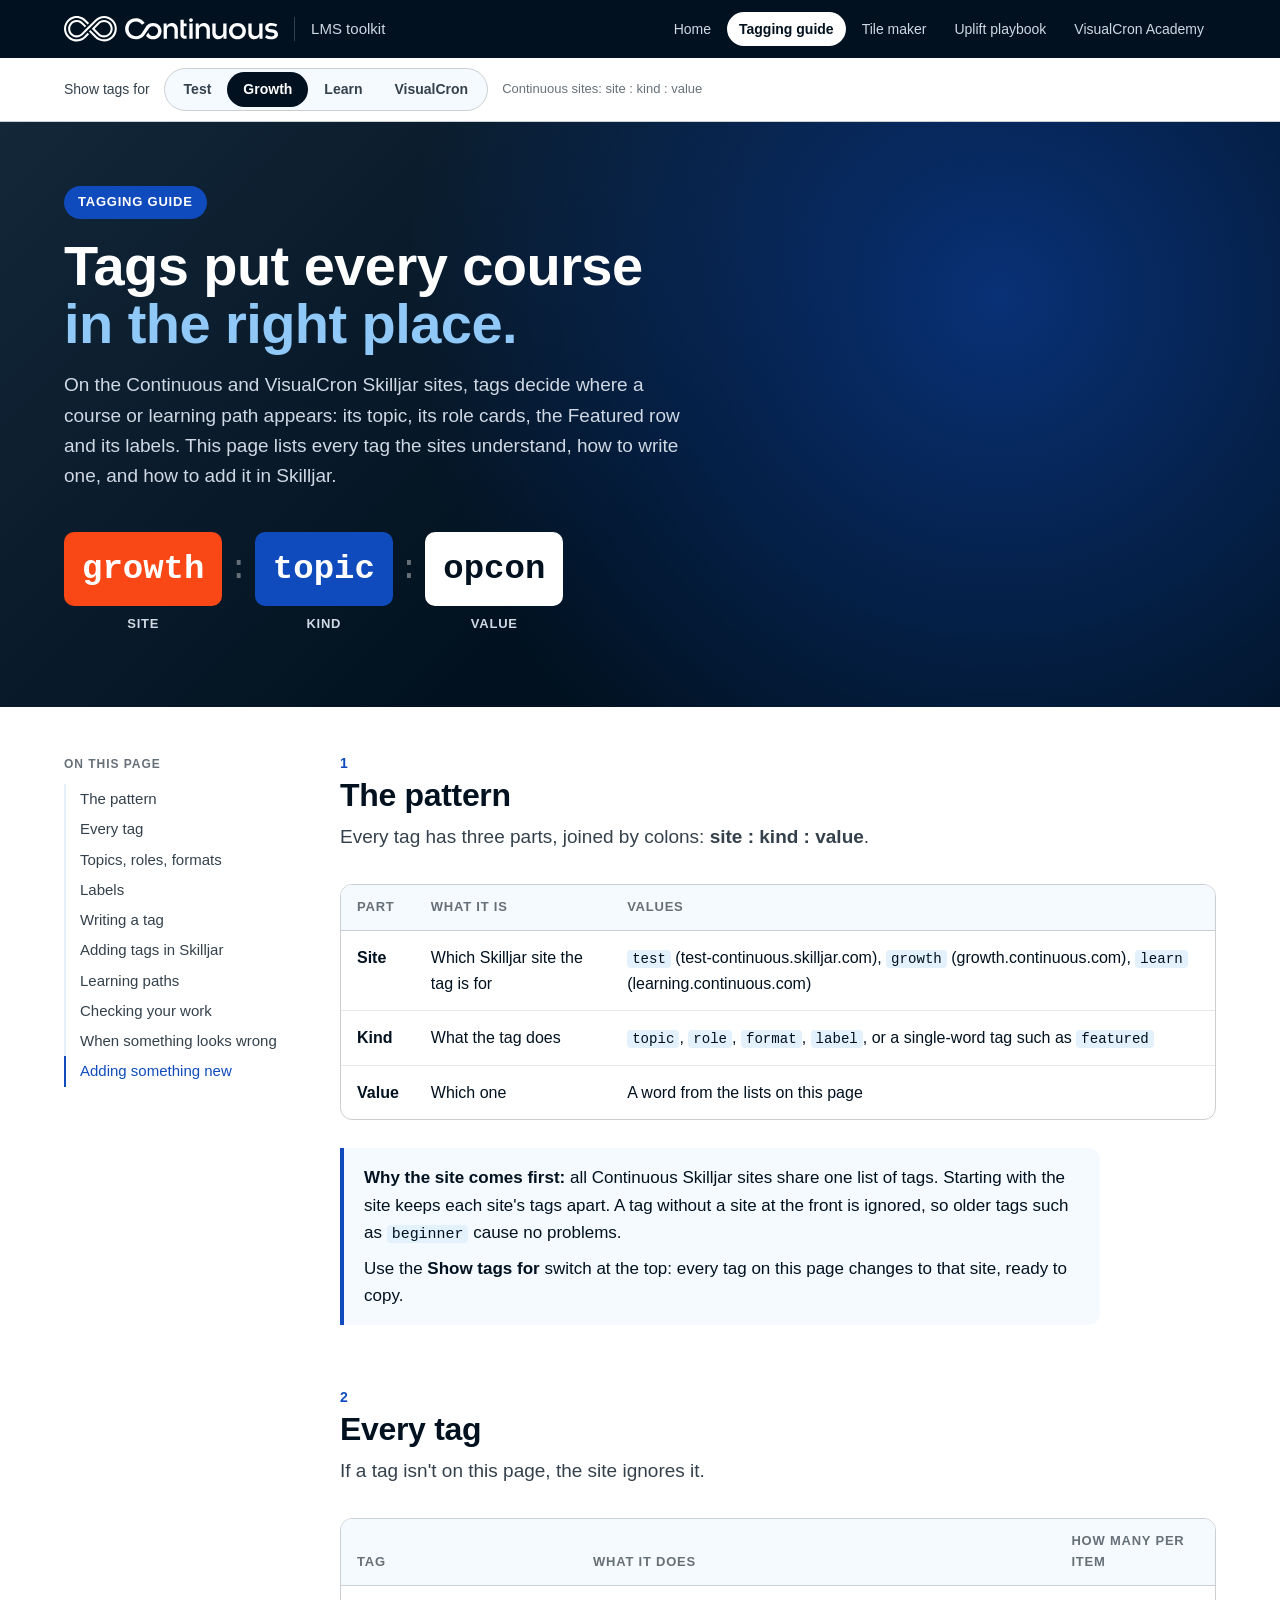
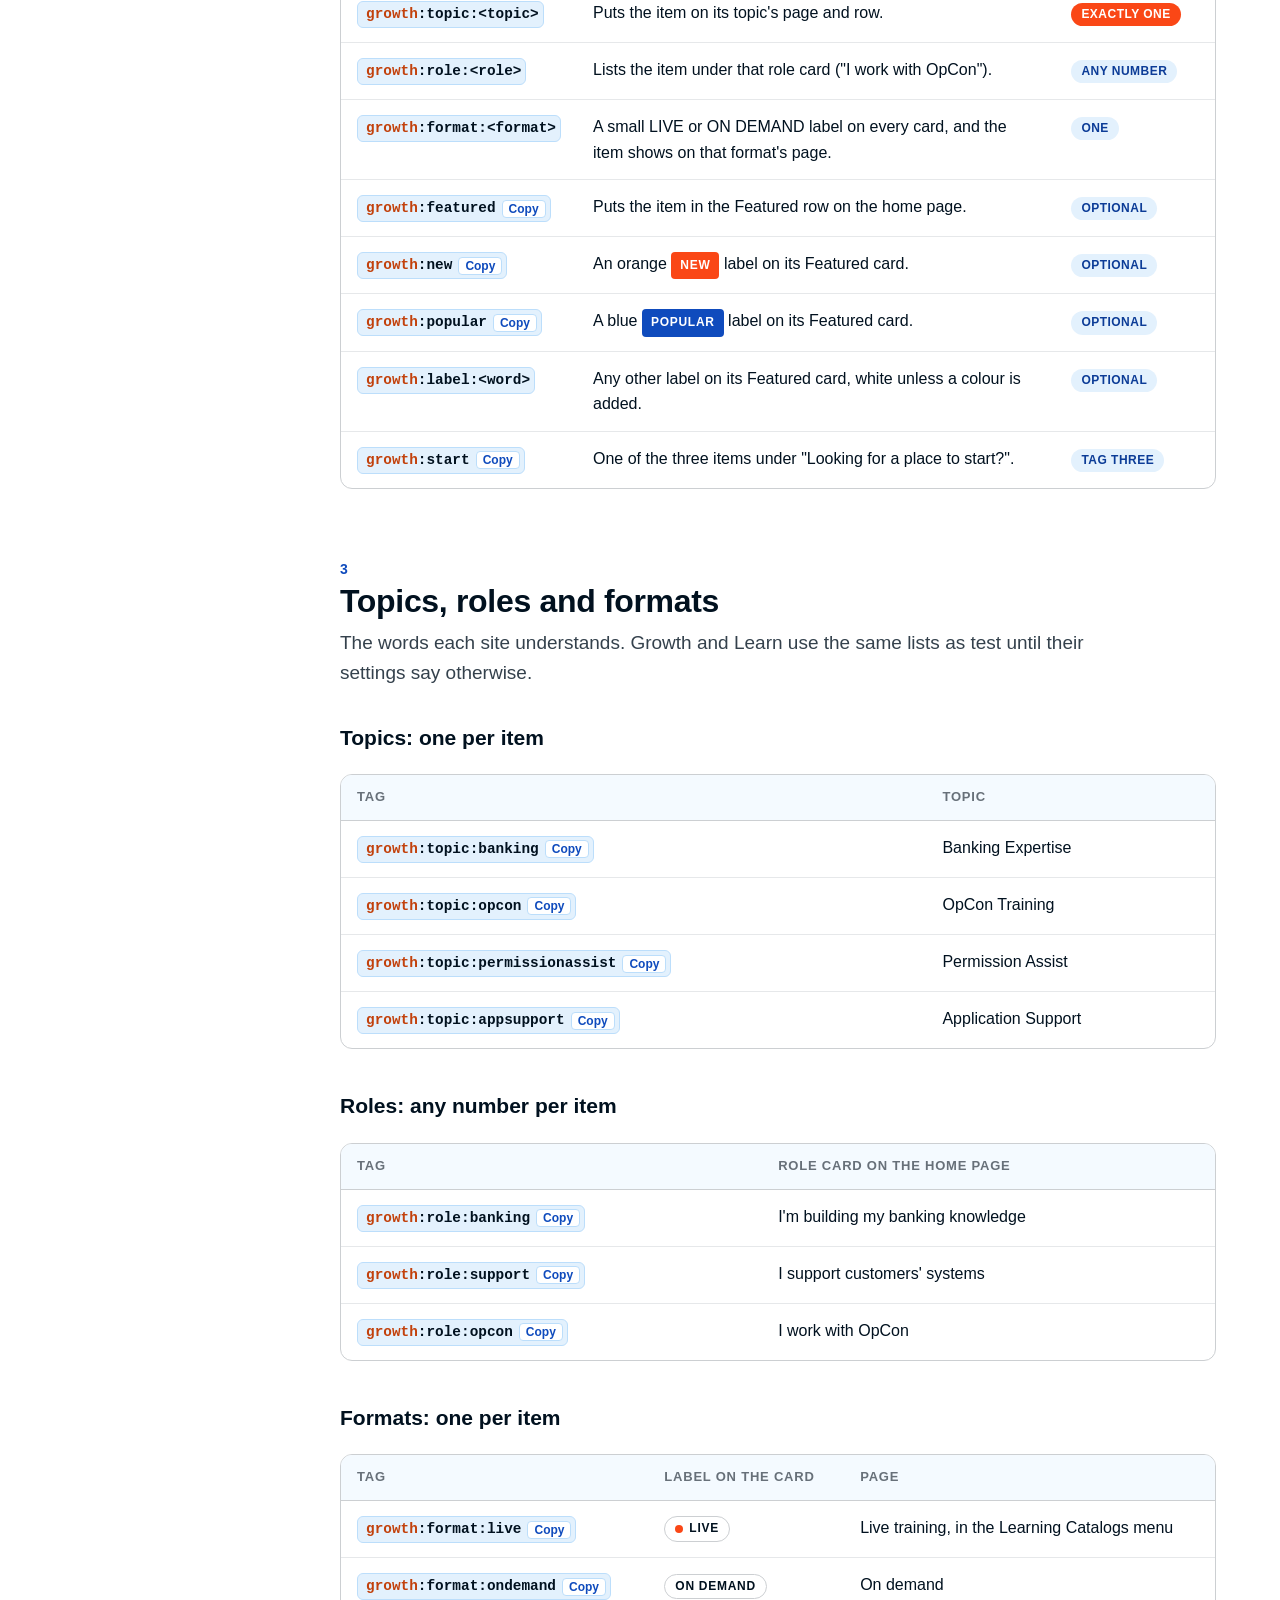
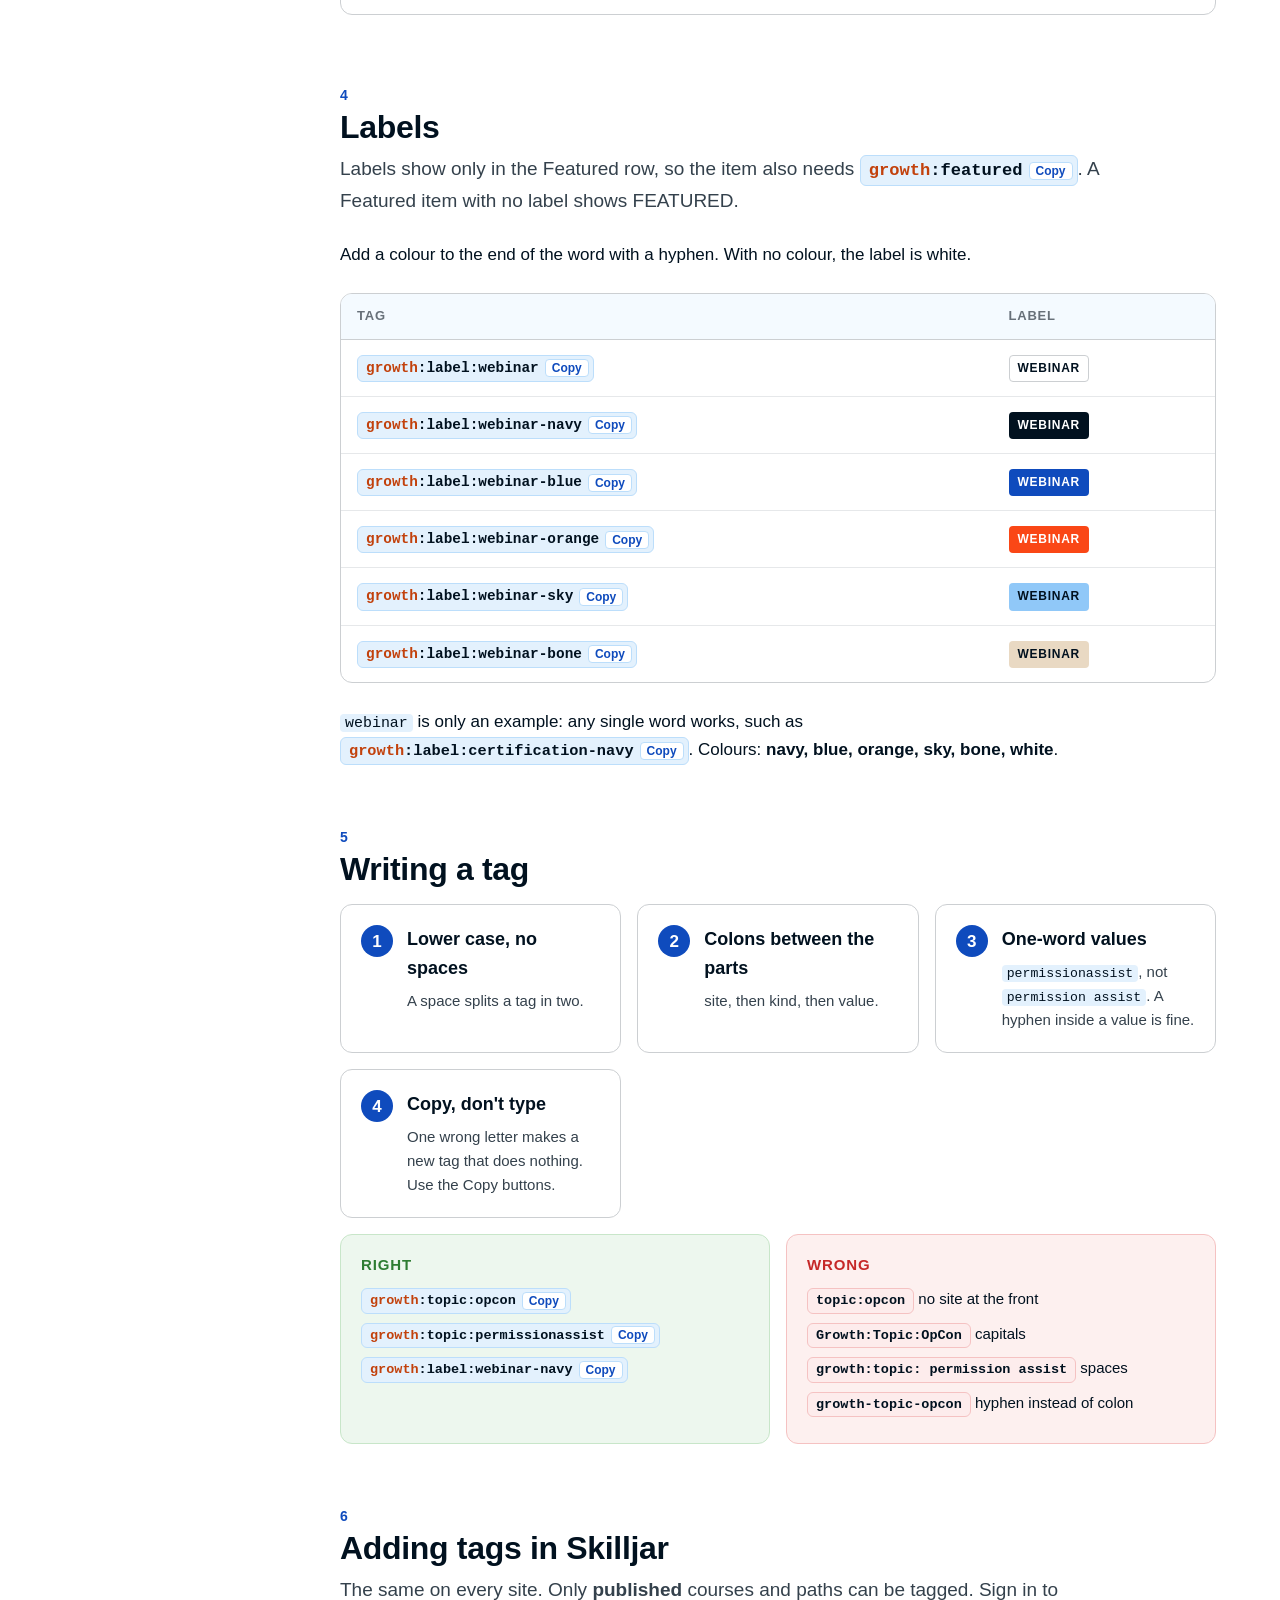
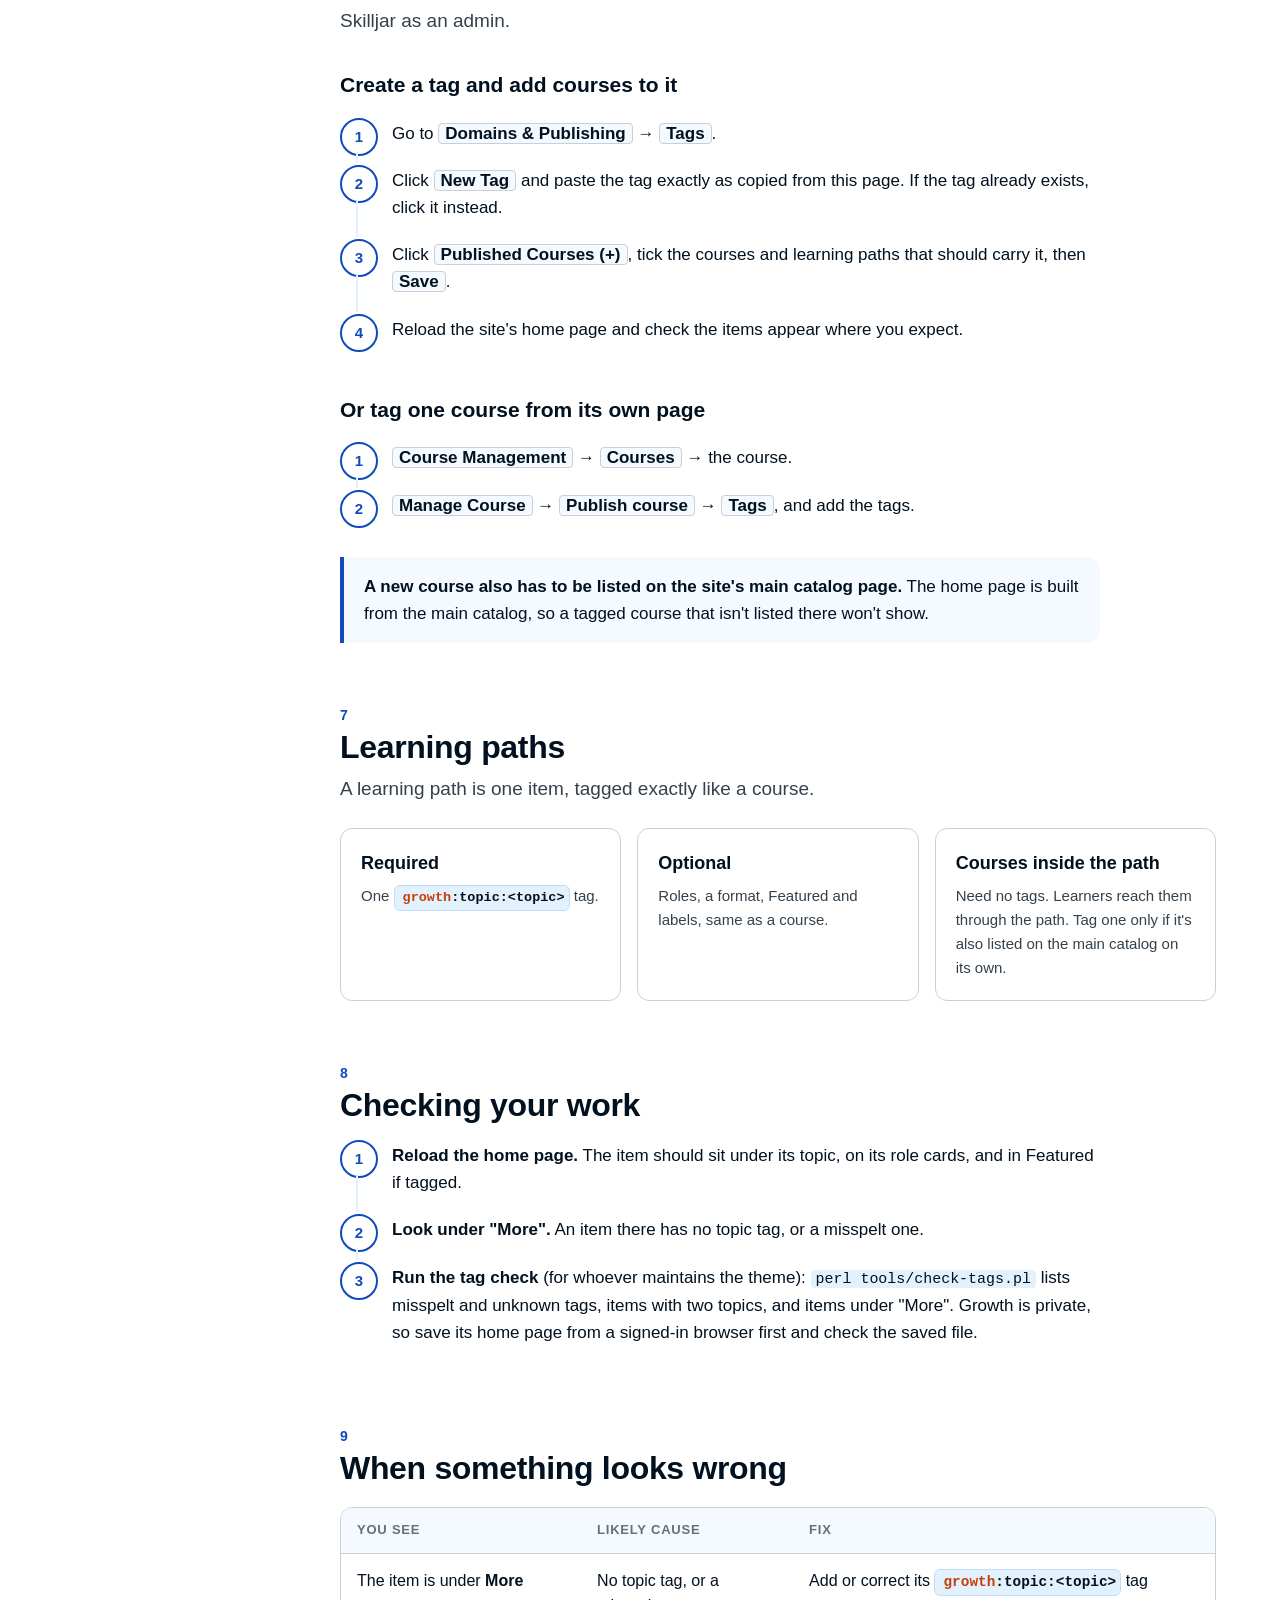
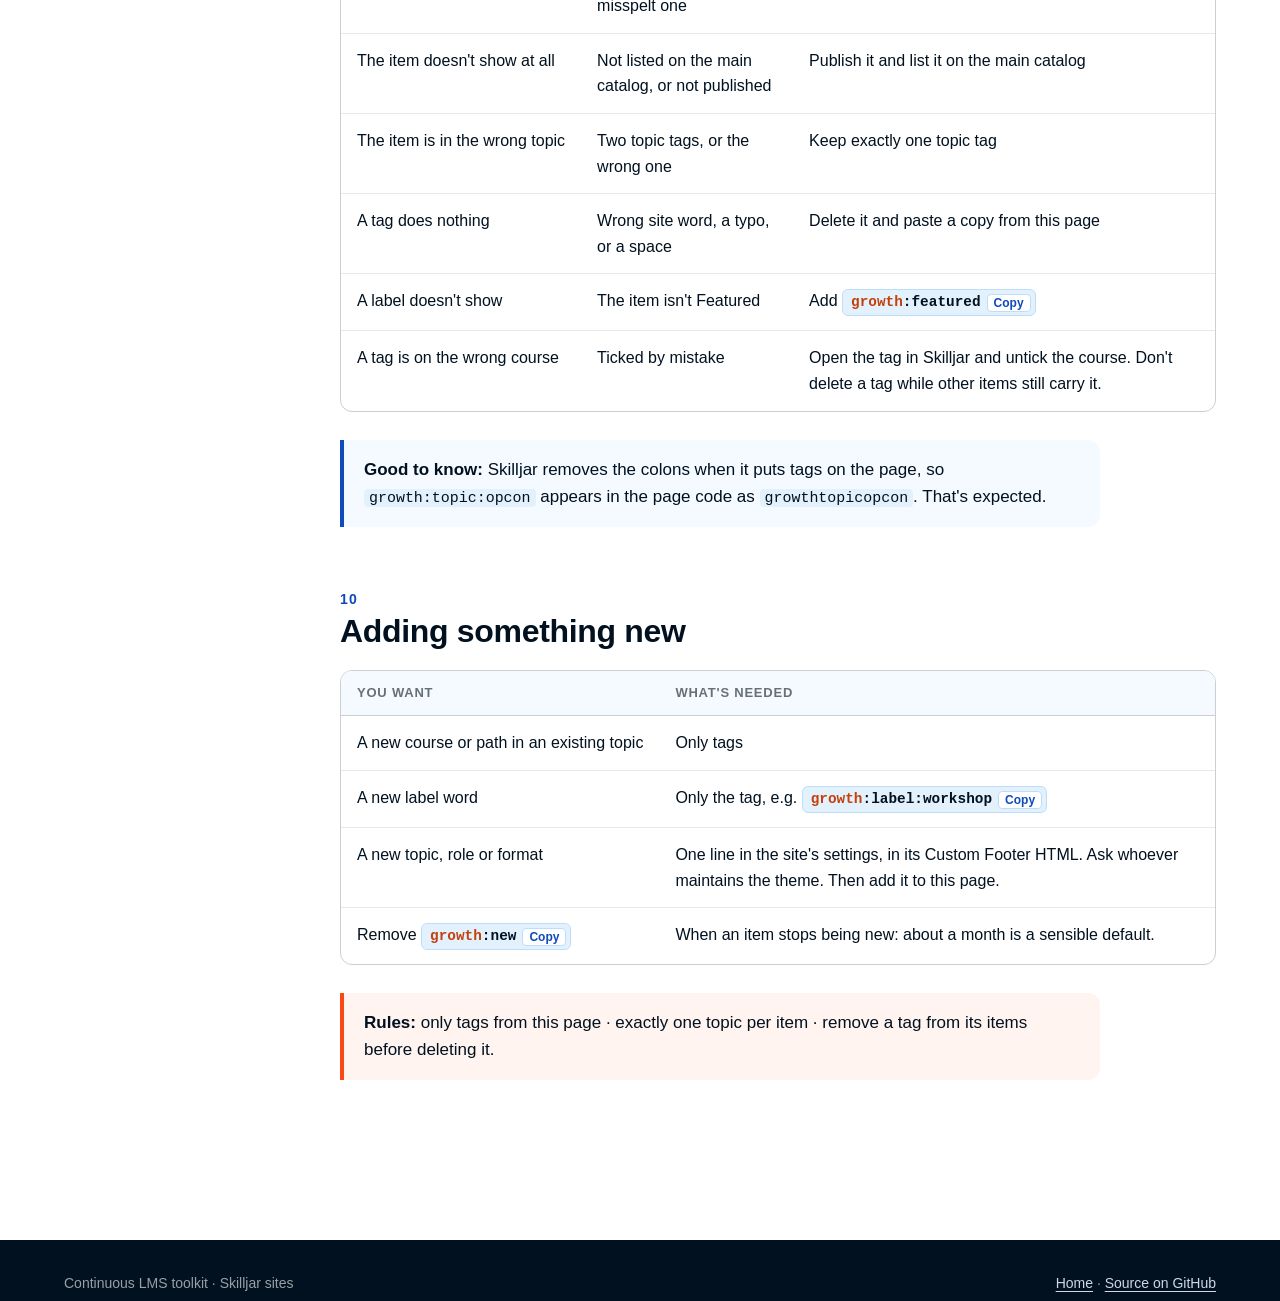
==== commit cdae72e1: "LMS toolkit: home page, playbook and VisualCron Academy pages, VisualCron in the tagging guide - Hom" ====
--- a/tagging/index.html
+++ b/tagging/index.html
@@ -6,6 +6,7 @@
 <title>Tagging guide · Continuous Skilljar sites</title>
 <meta name="description" content="How to create and use tags on the Continuous Skilljar sites: the pattern, every allowed tag, and the steps in Skilljar.">
 <link rel="icon" href="../assets/continuous-favicon.svg" type="image/svg+xml">
+<link rel="stylesheet" href="../assets/site.css">
 <style>
 @font-face { font-family: "BDO Grotesk"; src: url(https://continuous.com/wp-content/themes/continuous/dist/assets/BDOGrotesk-Regular.woff2) format("woff2"); font-weight: 400; font-display: swap; }
 @font-face { font-family: "BDO Grotesk"; src: url(https://continuous.com/wp-content/themes/continuous/dist/assets/BDOGrotesk-Medium.woff2) format("woff2"); font-weight: 500; font-display: swap; }
@@ -24,16 +25,16 @@
 a { color: var(--blue); }
 a:hover { color: var(--blue-900); }
 
-/* Top bar */
-.bar { position: sticky; top: 0; z-index: 10; background: var(--navy); color: #fff; }
-.bar__in { max-width: 1200px; margin: 0 auto; padding: 14px 24px; display: flex; align-items: center; gap: 20px; flex-wrap: wrap; }
-.bar img { height: 26px; display: block; }
-.bar__title { font-weight: 500; font-size: 15px; color: #cfd8e3; border-left: 1px solid #34414c; padding-left: 20px; }
-.site { margin-left: auto; display: flex; align-items: center; gap: 10px; font-size: 14px; color: #cfd8e3; }
-.site__opts { display: inline-flex; background: #132739; border-radius: 99px; padding: 4px; }
-.site button { font: inherit; font-weight: 700; font-size: 14px; color: #cfd8e3; background: none; border: 0; border-radius: 99px; padding: 6px 16px; cursor: pointer; }
-.site button[aria-pressed="true"] { background: #fff; color: var(--navy); }
-.site button:focus-visible { outline: 2px solid var(--sky); outline-offset: 2px; }
+/* Site strip: which site's tags the page shows */
+.sitebar { position: sticky; top: 50px; z-index: 15; background: #fff; border-bottom: 1px solid var(--g100); }
+.sitebar__in { max-width: 1200px; margin: 0 auto; padding: 10px 24px; display: flex; align-items: center; gap: 14px; flex-wrap: wrap; font-size: 14px; color: var(--g700); }
+.site__opts { display: inline-flex; background: var(--g10); border: 1px solid var(--g100); border-radius: 99px; padding: 3px; }
+.sitebar button { font: inherit; font-weight: 700; font-size: 14px; color: var(--g700); background: none; border: 0; border-radius: 99px; padding: 6px 16px; cursor: pointer; }
+.sitebar button[aria-pressed="true"] { background: var(--navy); color: #fff; }
+.sitebar button:focus-visible { outline: 2px solid var(--blue); outline-offset: 2px; }
+.sitebar small { color: var(--g600); font-size: 13px; }
+body[data-site="vc"] [data-for="ct"], body:not([data-site="vc"]) [data-for="vc"] { display: none !important; }
+@media (max-width: 900px) { .sitebar { top: 0; } }
 
 /* Hero */
 .hero { background: linear-gradient(135deg, #132739 0%, #01111f 55%); color: #fff; position: relative; overflow: hidden; }
@@ -122,6 +123,10 @@
 .sw-blue { background: var(--blue); color: #fff; }
 .sw-orange { background: var(--orange); color: #fff; }
 .sw-sky { background: var(--sky); color: var(--navy); }
+.sw-yellow { background: #fccf0a; color: #2f3538; }
+.sw-vcnavy { background: #01111f; color: #fff; }
+.sw-vcblue { background: #0077ba; color: #fff; }
+.sw-vcsky { background: #aee5f8; color: #01111f; }
 .sw-bone { background: var(--bone); color: var(--navy); }
 .fmt { display: inline-flex; align-items: center; gap: 6px; font-size: 12px; font-weight: 700; letter-spacing: .06em; text-transform: uppercase; background: #fff; border: 1px solid var(--g100); border-radius: 99px; padding: 2px 10px; }
 .fmt i { width: 8px; height: 8px; border-radius: 50%; background: var(--orange); display: inline-block; }
@@ -151,32 +156,30 @@
 </head>
 <body>
 
-<header class="bar">
-  <div class="bar__in">
-    <img src="../assets/continuous-horizontal-white-site.svg" alt="Continuous">
-    <span class="bar__title">Skilljar sites · Tagging guide</span>
-    <div class="site" role="group" aria-label="Show tags for site">
-      <span>Show tags for</span>
-      <div class="site__opts">
-        <button type="button" data-site="test">Test</button>
-        <button type="button" data-site="growth">Growth</button>
-        <button type="button" data-site="learn">Learn</button>
-      </div>
-    </div>
+<header class="bar"><div class="bar__in"><a class="bar__brand" href="../"><img src="../assets/continuous-horizontal-white-site.svg" alt="Continuous"><span>LMS toolkit</span></a><nav aria-label="Toolkit"><a href="../">Home</a><a href="../tagging/" aria-current="page">Tagging guide</a><a href="../tiles/">Tile maker</a><a href="../playbook/">Uplift playbook</a><a href="../visualcron-academy/">VisualCron Academy</a></nav></div></header>
+<div class="sitebar"><div class="sitebar__in" role="group" aria-label="Show tags for site">
+  <span>Show tags for</span>
+  <div class="site__opts">
+    <button type="button" data-site="test">Test</button>
+    <button type="button" data-site="growth">Growth</button>
+    <button type="button" data-site="learn">Learn</button>
+    <button type="button" data-site="vc">VisualCron</button>
   </div>
-</header>
+  <small data-for="ct">Continuous sites: site : kind : value</small>
+  <small data-for="vc">VisualCron Academy: its own, older pattern</small>
+</div></div>
 
 <div class="hero">
   <div class="hero__in">
     <span class="pill">Tagging guide</span>
     <h1>Tags put every course<br><span>in the right place.</span></h1>
-    <p>On the Continuous Skilljar sites, tags decide where a course or learning path appears: its topic, its role cards, the Featured row and its labels. This page lists every tag the sites understand, how to write one, and how to add it in Skilljar.</p>
+    <p>On the Continuous and VisualCron Skilljar sites, tags decide where a course or learning path appears: its topic, its role cards, the Featured row and its labels. This page lists every tag the sites understand, how to write one, and how to add it in Skilljar.</p>
     <div class="anatomy" aria-label="A tag has three parts: site, kind and value">
-      <div class="anatomy__part"><span class="anatomy__chip c-site" data-site-word>growth</span><span class="anatomy__lab">Site</span></div>
+      <div class="anatomy__part"><span class="anatomy__chip c-site" data-a="1">growth</span><span class="anatomy__lab" data-a-lab="1">Site</span></div>
+      <span class="anatomy__colon" data-a-colon>:</span>
+      <div class="anatomy__part"><span class="anatomy__chip c-kind" data-a="2">topic</span><span class="anatomy__lab">Kind</span></div>
       <span class="anatomy__colon">:</span>
-      <div class="anatomy__part"><span class="anatomy__chip c-kind">topic</span><span class="anatomy__lab">Kind</span></div>
-      <span class="anatomy__colon">:</span>
-      <div class="anatomy__part"><span class="anatomy__chip c-val">opcon</span><span class="anatomy__lab">Value</span></div>
+      <div class="anatomy__part"><span class="anatomy__chip c-val" data-a="3">opcon</span><span class="anatomy__lab">Value</span></div>
     </div>
   </div>
 </div>
@@ -185,21 +188,28 @@
   <nav class="toc" aria-label="On this page">
     <b>On this page</b>
     <ol>
-      <li><a href="#pattern">The pattern</a></li>
-      <li><a href="#every-tag">Every tag</a></li>
-      <li><a href="#topics">Topics, roles, formats</a></li>
-      <li><a href="#labels">Labels</a></li>
-      <li><a href="#writing">Writing a tag</a></li>
+      <li data-for="ct"><a href="#pattern">The pattern</a></li>
+      <li data-for="vc"><a href="#vc-pattern">The pattern</a></li>
+      <li data-for="vc"><a href="#vc-every">Every tag</a></li>
+      <li data-for="vc"><a href="#vc-topics">Topics and roles</a></li>
+      <li data-for="vc"><a href="#vc-labels">Labels</a></li>
+      <li data-for="vc"><a href="#vc-writing">Writing a tag</a></li>
+      <li data-for="ct"><a href="#every-tag">Every tag</a></li>
+      <li data-for="ct"><a href="#topics">Topics, roles, formats</a></li>
+      <li data-for="ct"><a href="#labels">Labels</a></li>
+      <li data-for="ct"><a href="#writing">Writing a tag</a></li>
       <li><a href="#skilljar">Adding tags in Skilljar</a></li>
-      <li><a href="#paths">Learning paths</a></li>
-      <li><a href="#check">Checking your work</a></li>
-      <li><a href="#trouble">When something looks wrong</a></li>
-      <li><a href="#new">Adding something new</a></li>
+      <li data-for="ct"><a href="#paths">Learning paths</a></li>
+      <li data-for="vc"><a href="#vc-check">Checking and fixing</a></li>
+      <li data-for="vc"><a href="#vc-new">Adding something new</a></li>
+      <li data-for="ct"><a href="#check">Checking your work</a></li>
+      <li data-for="ct"><a href="#trouble">When something looks wrong</a></li>
+      <li data-for="ct"><a href="#new">Adding something new</a></li>
     </ol>
   </nav>
 
   <main>
-    <section id="pattern">
+    <section id="pattern" data-for="ct">
       <h2><small>1</small>The pattern</h2>
       <p class="lead">Every tag has three parts, joined by colons: <b>site : kind : value</b>.</p>
       <div class="scroll"><table class="tbl">
@@ -216,7 +226,7 @@
       </div>
     </section>
 
-    <section id="every-tag">
+    <section id="every-tag" data-for="ct">
       <h2><small>2</small>Every tag</h2>
       <p class="lead">If a tag isn't on this page, the site ignores it.</p>
       <div class="scroll"><table class="tbl">
@@ -234,7 +244,7 @@
       </table></div>
     </section>
 
-    <section id="topics">
+    <section id="topics" data-for="ct">
       <h2><small>3</small>Topics, roles and formats</h2>
       <p class="lead">The words each site understands. Growth and Learn use the same lists as test until their settings say otherwise.</p>
 
@@ -269,7 +279,7 @@
       </table></div>
     </section>
 
-    <section id="labels">
+    <section id="labels" data-for="ct">
       <h2><small>4</small>Labels</h2>
       <p class="lead">Labels show only in the Featured row, so the item also needs <span class="tag" data-tag="featured"></span>. A Featured item with no label shows FEATURED.</p>
       <p>Add a colour to the end of the word with a hyphen. With no colour, the label is white.</p>
@@ -287,7 +297,7 @@
       <p><code>webinar</code> is only an example: any single word works, such as <span class="tag" data-tag="label:certification-navy"></span>. Colours: <b>navy, blue, orange, sky, bone, white</b>.</p>
     </section>
 
-    <section id="writing">
+    <section id="writing" data-for="ct">
       <h2><small>5</small>Writing a tag</h2>
       <div class="cards">
         <div class="card rule"><span class="rule__n">1</span><div><h4>Lower case, no spaces</h4><p>A space splits a tag in two.</p></div></div>
@@ -310,9 +320,116 @@
       </div>
     </section>
 
+    <section id="vc-pattern" data-for="vc">
+      <h2><small>1</small>The pattern</h2>
+      <p class="lead">Every VisualCron tag starts with <b>vc</b>. Topics and roles add a kind and a value after it; everything else is one word.</p>
+      <div class="scroll"><table class="tbl">
+        <thead><tr><th>Shape</th><th>Used for</th><th>Example</th></tr></thead>
+        <tbody>
+          <tr><td><code>vc</code> + kind <code>:</code> value</td><td>A topic or a role</td><td><span class="tag" data-fixed="vcsection:jobs"></span></td></tr>
+          <tr><td><code>vc</code> + one word</td><td>Featured, essential, a label</td><td><span class="tag" data-fixed="vcfeatured"></span></td></tr>
+        </tbody>
+      </table></div>
+      <div class="note">
+        <p><b>Older than the Continuous pattern.</b> VisualCron Academy was built first, so its tags don't start with a site name. <code>section:</code> without <code>vc</code> still works for tags made before the <code>vc</code> rule.</p>
+        <p>Run the Academy day to day with the <a href="../visualcron-academy/">Managing VisualCron Academy</a> guide.</p>
+      </div>
+    </section>
+
+    <section id="vc-every" data-for="vc">
+      <h2><small>2</small>Every tag</h2>
+      <p class="lead">If a tag isn't on this page, the Academy ignores it.</p>
+      <div class="scroll"><table class="tbl">
+        <thead><tr><th>Tag</th><th>What it does</th><th>How many per course</th></tr></thead>
+        <tbody>
+          <tr><td><span class="tag" data-fixed="vcsection:&lt;topic&gt;"></span></td><td>Puts the course in a topic: its row on All courses and its own topic page.</td><td><span class="req">Exactly one</span></td></tr>
+          <tr><td><span class="tag" data-fixed="vcrole:&lt;role&gt;"></span></td><td>Lists the course under a role card. The card shows its course count.</td><td><span class="opt">Any number</span></td></tr>
+          <tr><td><span class="tag" data-fixed="vcessential"></span></td><td>One of the three "place to start" courses. If more are tagged, the first three show.</td><td><span class="opt">Tag three</span></td></tr>
+          <tr><td><span class="tag" data-fixed="vcfeatured"></span></td><td>Puts the course in the Featured row.</td><td><span class="opt">Optional</span></td></tr>
+          <tr><td><span class="tag" data-fixed="vcnew"></span></td><td>A yellow <span class="sw sw-yellow">New</span> label on its Featured card.</td><td><span class="opt">Optional</span></td></tr>
+          <tr><td><span class="tag" data-fixed="vcpopular"></span></td><td>A blue <span class="sw sw-vcblue">Popular</span> label on its Featured card.</td><td><span class="opt">Optional</span></td></tr>
+          <tr><td><span class="tag" data-fixed="vc&lt;word&gt;"></span></td><td>A label with that word, white unless a colour is added.</td><td><span class="opt">Optional</span></td></tr>
+        </tbody>
+      </table></div>
+    </section>
+
+    <section id="vc-topics" data-for="vc">
+      <h2><small>3</small>Topics and roles</h2>
+      <p class="lead">A topic or role card only appears once it has at least one course.</p>
+      <h3>Topics: one per course</h3>
+      <div class="scroll"><table class="tbl">
+        <thead><tr><th>Tag</th><th>Topic</th></tr></thead>
+        <tbody>
+          <tr><td><span class="tag" data-fixed="vcsection:start"></span></td><td>Start here</td></tr>
+          <tr><td><span class="tag" data-fixed="vcsection:jobs"></span></td><td>Jobs, tasks and flow</td></tr>
+          <tr><td><span class="tag" data-fixed="vcsection:triggers"></span></td><td>Triggers and scheduling</td></tr>
+          <tr><td><span class="tag" data-fixed="vcsection:files"></span></td><td>Files and managed file transfer</td></tr>
+          <tr><td><span class="tag" data-fixed="vcsection:connections"></span></td><td>Connections and integrations</td></tr>
+          <tr><td><span class="tag" data-fixed="vcsection:notifications"></span></td><td>Email and notifications</td></tr>
+          <tr><td><span class="tag" data-fixed="vcsection:api"></span></td><td>Scripting and APIs</td></tr>
+          <tr><td><span class="tag" data-fixed="vcsection:rpa"></span></td><td>RPA and web automation</td></tr>
+          <tr><td><span class="tag" data-fixed="vcsection:admin"></span></td><td>Servers and administration</td></tr>
+          <tr><td><span class="tag" data-fixed="vcsection:troubleshoot"></span></td><td>Logging and troubleshooting</td></tr>
+        </tbody>
+      </table></div>
+      <h3>Roles: any number per course</h3>
+      <div class="scroll"><table class="tbl">
+        <thead><tr><th>Tag</th><th>Role card on the home page</th></tr></thead>
+        <tbody>
+          <tr><td><span class="tag" data-fixed="vcrole:evaluate"></span></td><td>I'm evaluating VisualCron</td></tr>
+          <tr><td><span class="tag" data-fixed="vcrole:builder"></span></td><td>I build and schedule jobs</td></tr>
+          <tr><td><span class="tag" data-fixed="vcrole:integrate"></span></td><td>I connect VisualCron to other systems</td></tr>
+          <tr><td><span class="tag" data-fixed="vcrole:alerts"></span></td><td>I need to know when jobs run or fail</td></tr>
+          <tr><td><span class="tag" data-fixed="vcrole:banking"></span></td><td>I run automation at a bank or credit union</td></tr>
+          <tr><td><span class="tag" data-fixed="vcrole:accounts"></span></td><td>I manage our account, users and licenses</td></tr>
+        </tbody>
+      </table></div>
+      <div class="note note--warn"><p><b>Tag every course's roles in one sitting.</b> Until the first course carries any <code>vcrole:</code> tag, the role cards use a list built into the code. As soon as one does, tags take over for all roles, so cards briefly empty if only some are done. <code>vcessential</code> works the same way.</p></div>
+    </section>
+
+    <section id="vc-labels" data-for="vc">
+      <h2><small>4</small>Labels</h2>
+      <p class="lead">Labels show only in the Featured row, so the course also needs <span class="tag" data-fixed="vcfeatured"></span>. A featured course with no label shows FEATURED.</p>
+      <p>Add a colour straight onto the end of the word, with nothing between. With no colour, the label is white.</p>
+      <div class="scroll"><table class="tbl">
+        <thead><tr><th>Tag</th><th>Label</th></tr></thead>
+        <tbody>
+          <tr><td><span class="tag" data-fixed="vcwebinar"></span></td><td><span class="sw sw-white">Webinar</span></td></tr>
+          <tr><td><span class="tag" data-fixed="vcwebinarnavy"></span></td><td><span class="sw sw-vcnavy">Webinar</span></td></tr>
+          <tr><td><span class="tag" data-fixed="vcwebinarblue"></span></td><td><span class="sw sw-vcblue">Webinar</span></td></tr>
+          <tr><td><span class="tag" data-fixed="vcwebinaryellow"></span></td><td><span class="sw sw-yellow">Webinar</span></td></tr>
+          <tr><td><span class="tag" data-fixed="vcwebinarsky"></span></td><td><span class="sw sw-vcsky">Webinar</span></td></tr>
+        </tbody>
+      </table></div>
+      <p>VisualCron's colours: <b>navy, blue, yellow, sky, white</b>. No red (reads as an error) or green (reads as completed).</p>
+    </section>
+
+    <section id="vc-writing" data-for="vc">
+      <h2><small>5</small>Writing a tag</h2>
+      <div class="cards">
+        <div class="card rule"><span class="rule__n">1</span><div><h4>Start with vc</h4><p>Every Academy tag, so they sort together in Skilljar's tag list.</p></div></div>
+        <div class="card rule"><span class="rule__n">2</span><div><h4>Lower case, no spaces</h4><p>A space splits a tag in two.</p></div></div>
+        <div class="card rule"><span class="rule__n">3</span><div><h4>Labels are one word</h4><p><code>vcbestseller</code>, not <code>vc best seller</code>.</p></div></div>
+        <div class="card rule"><span class="rule__n">4</span><div><h4>Copy, don't type</h4><p>One wrong letter makes a new tag that does nothing.</p></div></div>
+      </div>
+      <div class="dodont">
+        <div class="do"><h4>Right</h4><ul>
+          <li><span class="tag" data-fixed="vcsection:triggers"></span></li>
+          <li><span class="tag" data-fixed="vcrole:builder"></span></li>
+          <li><span class="tag" data-fixed="vcwebinarnavy"></span></li>
+        </ul></div>
+        <div class="dont"><h4>Wrong</h4><ul>
+          <li><span class="tag tag--bad">test:topic:triggers</span> the Continuous pattern</li>
+          <li><span class="tag tag--bad">vc:section:triggers</span> extra colon</li>
+          <li><span class="tag tag--bad">vc webinar navy</span> spaces</li>
+          <li><span class="tag tag--bad">vcwebinar-red</span> hyphen, and not a VisualCron colour</li>
+        </ul></div>
+      </div>
+    </section>
+
     <section id="skilljar">
       <h2><small>6</small>Adding tags in Skilljar</h2>
-      <p class="lead">Only <b>published</b> courses and paths can be tagged. Sign in to Skilljar as an admin, on the site you're tagging.</p>
+      <p class="lead">The same on every site. Only <b>published</b> courses and paths can be tagged. Sign in to Skilljar as an admin.</p>
       <h3>Create a tag and add courses to it</h3>
       <ol class="steps">
         <li>Go to <span class="click">Domains &amp; Publishing</span> → <span class="click">Tags</span>.</li>
@@ -328,7 +445,7 @@
       <div class="note"><p><b>A new course also has to be listed on the site's main catalog page.</b> The home page is built from the main catalog, so a tagged course that isn't listed there won't show.</p></div>
     </section>
 
-    <section id="paths">
+    <section id="paths" data-for="ct">
       <h2><small>7</small>Learning paths</h2>
       <p class="lead">A learning path is one item, tagged exactly like a course.</p>
       <div class="cards">
@@ -338,7 +455,37 @@
       </div>
     </section>
 
-    <section id="check">
+    <section id="vc-check" data-for="vc">
+      <h2><small>7</small>Checking and fixing</h2>
+      <p class="lead">Reload the Academy with <b>Ctrl+Shift+R</b> and check the home page, All courses and the role cards.</p>
+      <div class="scroll"><table class="tbl">
+        <thead><tr><th>You see</th><th>Likely cause</th><th>Fix</th></tr></thead>
+        <tbody>
+          <tr><td>The course is under <b>More courses</b></td><td>Its topic tag is misspelt, or the topic isn't set up yet</td><td>Correct the <span class="tag" data-fixed="vcsection:&lt;topic&gt;"></span> tag, or ask for the topic to be added</td></tr>
+          <tr><td>The course doesn't show at all</td><td>Not published, or not on the main catalog page</td><td>Publish it to academy-poc.visualcron.com, on the main catalog page</td></tr>
+          <tr><td>Some role cards emptied</td><td>Role tags were only partly done</td><td>Finish tagging every course's roles</td></tr>
+          <tr><td>A label doesn't show</td><td>The course isn't featured</td><td>Add <span class="tag" data-fixed="vcfeatured"></span></td></tr>
+          <tr><td>A label shows the wrong word</td><td>A space or punctuation in the tag</td><td>Make the label one word</td></tr>
+        </tbody>
+      </table></div>
+    </section>
+
+    <section id="vc-new" data-for="vc">
+      <h2><small>8</small>Adding something new</h2>
+      <div class="scroll"><table class="tbl">
+        <thead><tr><th>You want</th><th>What's needed</th></tr></thead>
+        <tbody>
+          <tr><td>A new course in an existing topic</td><td>Only tags</td></tr>
+          <tr><td>A new label word</td><td>Only the tag, e.g. <span class="tag" data-fixed="vcworkshop"></span></td></tr>
+          <tr><td>A new topic</td><td>A one-line change to the Academy's code. Supply a name, a one-line description and an icon. Tag the courses meanwhile: they wait under More courses.</td></tr>
+          <tr><td>A new role</td><td>A one-line change to the code. Supply the card text ("I ..."), a short key and an icon.</td></tr>
+          <tr><td>Remove <span class="tag" data-fixed="vcnew"></span></td><td>When a course stops being new: about a month is a sensible default.</td></tr>
+        </tbody>
+      </table></div>
+      <p>The code changes are in Part 2 of <a href="../visualcron-academy/">Managing VisualCron Academy</a>.</p>
+    </section>
+
+    <section id="check" data-for="ct">
       <h2><small>8</small>Checking your work</h2>
       <ol class="steps">
         <li><b>Reload the home page.</b> The item should sit under its topic, on its role cards, and in Featured if tagged.</li>
@@ -347,7 +494,7 @@
       </ol>
     </section>
 
-    <section id="trouble">
+    <section id="trouble" data-for="ct">
       <h2><small>9</small>When something looks wrong</h2>
       <div class="scroll"><table class="tbl">
         <thead><tr><th>You see</th><th>Likely cause</th><th>Fix</th></tr></thead>
@@ -363,7 +510,7 @@
       <div class="note"><p><b>Good to know:</b> Skilljar removes the colons when it puts tags on the page, so <code>growth:topic:opcon</code> appears in the page code as <code>growthtopicopcon</code>. That's expected.</p></div>
     </section>
 
-    <section id="new">
+    <section id="new" data-for="ct">
       <h2><small>10</small>Adding something new</h2>
       <div class="scroll"><table class="tbl">
         <thead><tr><th>You want</th><th>What's needed</th></tr></thead>
@@ -379,31 +526,36 @@
   </main>
 </div>
 
-<footer>
-  <div class="in">
-    <span>Continuous Skilljar sites · Tagging guide · Updated 1 October 2026</span>
-    <span>Questions: whoever maintains the Skilljar theme</span>
-  </div>
-</footer>
+<footer class="foot"><div class="in"><span>Continuous LMS toolkit · Skilljar sites</span><span><a href="../">Home</a> · <a href="https://github.com/markdcontinuous/continuous2026">Source on GitHub</a></span></div></footer>
 
 <script>
 (function () {
-  var SITES = ['test', 'growth', 'learn'];
+  var SITES = ['test', 'growth', 'learn', 'vc'];
   var site = (location.search.match(/site=(\w+)/) || [])[1];
   try { site = site || localStorage.getItem('ct-tag-site'); } catch (e) {}
   if (SITES.indexOf(site) < 0) site = 'growth';
 
   function esc(s) { return s.replace(/&/g, '&amp;').replace(/</g, '&lt;'); }
   function render() {
-    document.querySelectorAll('.site button').forEach(function (b) {
+    document.querySelectorAll('.sitebar button').forEach(function (b) {
       b.setAttribute('aria-pressed', b.getAttribute('data-site') === site ? 'true' : 'false');
     });
-    document.querySelectorAll('[data-site-word]').forEach(function (el) { el.textContent = site; });
+    document.body.setAttribute('data-site', site);
+    var vc = site === 'vc', A = vc ? ['vc', 'section', 'jobs'] : [site, 'topic', 'opcon'];
+    document.querySelectorAll('[data-a]').forEach(function (el) { el.textContent = A[el.getAttribute('data-a') - 1]; });
+    document.querySelectorAll('[data-a-lab]').forEach(function (el) { el.textContent = vc ? 'Prefix' : 'Site'; });
+    document.querySelectorAll('[data-a-colon]').forEach(function (el) { el.style.visibility = vc ? 'hidden' : ''; el.style.width = vc ? '0' : ''; });
+    document.querySelectorAll('.tag[data-fixed]').forEach(function (el) {
+      if (el.getAttribute('data-full')) return;
+      var full = el.getAttribute('data-fixed');
+      el.innerHTML = '<span>' + esc(full) + '</span>' + (full.indexOf('<') < 0 ? '<button type="button" class="copy" aria-label="Copy ' + esc(full) + '">Copy</button>' : '');
+      el.setAttribute('data-full', full);
+    });
     document.querySelectorAll('.tag[data-tag]').forEach(function (el) {
       var rest = el.getAttribute('data-tag');
-      var full = site + ':' + rest;
+      var full = (site === 'vc' ? 'growth' : site) + ':' + rest;
       var copyable = rest.indexOf('<') < 0;
-      el.innerHTML = '<span><span class="s">' + site + '</span>:' + esc(rest) + '</span>' +
+      el.innerHTML = '<span><span class="s">' + (site === 'vc' ? 'growth' : site) + '</span>:' + esc(rest) + '</span>' +
         (copyable ? '<button type="button" class="copy" aria-label="Copy ' + esc(full) + '">Copy</button>' : '');
       el.setAttribute('data-full', full);
     });
@@ -414,7 +566,7 @@
     });
   }
   document.addEventListener('click', function (e) {
-    var b = e.target.closest('.site button');
+    var b = e.target.closest('.sitebar button');
     if (b) {
       site = b.getAttribute('data-site');
       try { localStorage.setItem('ct-tag-site', site); } catch (x) {}
--- a/assets/site.css
+++ b/assets/site.css
@@ -0,0 +1,127 @@
+/* Continuous LMS toolkit: shared styles for the help pages (home, guides). Built into hosted/assets/site.css. */
+@font-face { font-family: "BDO Grotesk"; src: url(https://continuous.com/wp-content/themes/continuous/dist/assets/BDOGrotesk-Regular.woff2) format("woff2"); font-weight: 400; font-display: swap; }
+@font-face { font-family: "BDO Grotesk"; src: url(https://continuous.com/wp-content/themes/continuous/dist/assets/BDOGrotesk-Medium.woff2) format("woff2"); font-weight: 500; font-display: swap; }
+@font-face { font-family: "BDO Grotesk"; src: url(https://continuous.com/wp-content/themes/continuous/dist/assets/BDOGrotesk-Bold.woff2) format("woff2"); font-weight: 700; font-display: swap; }
+@font-face { font-family: "BDO Grotesk"; src: url(https://continuous.com/wp-content/themes/continuous/dist/assets/BDOGrotesk-ExtraBold.woff2) format("woff2"); font-weight: 800; font-display: swap; }
+:root {
+  --blue: #0f4bbd; --blue-900: #0c3c97; --blue-50: #e3f1fd; --blue-100: #bcdefb; --sky: #90c8f8;
+  --orange: #fa4716; --bone: #e9d9c3; --navy: #01111f;
+  --g900: #01111f; --g700: #34414c; --g600: #677079; --g100: #cccfd2; --g10: #f4faff;
+  --ok: #2e7d32; --font: "BDO Grotesk", Inter, Arial, sans-serif; --mono: ui-monospace, "Cascadia Mono", Consolas, monospace;
+}
+* { box-sizing: border-box; }
+html { scroll-behavior: smooth; scroll-padding-top: 88px; }
+body { margin: 0; font-family: var(--font); color: var(--g900); background: #fff; font-size: 17px; line-height: 1.6; }
+::selection { background: var(--blue); color: #fff; }
+a { color: var(--blue); text-underline-offset: 3px; }
+a:hover { color: var(--blue-900); }
+:focus-visible { outline: 2px solid var(--blue); outline-offset: 2px; }
+
+/* Site bar, shared by every page */
+.bar { position: sticky; top: 0; z-index: 20; background: var(--navy); color: #fff; }
+.bar__in { max-width: 1200px; margin: 0 auto; padding: 12px 24px; display: flex; align-items: center; gap: 24px; flex-wrap: wrap; }
+.bar__brand { display: flex; align-items: center; gap: 16px; color: #fff; text-decoration: none; }
+.bar__brand img { height: 26px; display: block; }
+.bar__brand span { font-weight: 500; font-size: 15px; color: #cfd8e3; border-left: 1px solid #34414c; padding-left: 16px; }
+.bar nav { margin-left: auto; display: flex; gap: 4px; flex-wrap: wrap; }
+.bar nav a { color: #cfd8e3; text-decoration: none; font-size: 14px; font-weight: 500; padding: 6px 12px; border-radius: 99px; }
+.bar nav a:hover { color: #fff; background: #132739; }
+.bar nav a[aria-current="page"] { color: var(--navy); background: #fff; font-weight: 700; }
+.bar nav a:focus-visible { outline-color: var(--sky); }
+
+/* Hero */
+.hero { background: linear-gradient(135deg, #132739 0%, #01111f 55%); color: #fff; position: relative; overflow: hidden; }
+.hero::after { content: ""; position: absolute; inset: 0; background: radial-gradient(circle at 78% 30%, rgba(15,75,189,.55) 0%, rgba(15,75,189,0) 55%); pointer-events: none; }
+.hero__in { position: relative; z-index: 1; max-width: 1200px; margin: 0 auto; padding: 56px 24px 64px; }
+.pill { display: inline-block; background: var(--blue); color: #fff; font-size: 13px; font-weight: 700; letter-spacing: .06em; text-transform: uppercase; border-radius: 99px; padding: 6px 14px; }
+.hero h1 { font-size: clamp(34px, 4.6vw, 54px); line-height: 1.06; margin: 18px 0 14px; font-weight: 800; letter-spacing: -.015em; max-width: 900px; text-wrap: balance; }
+.hero__lead { max-width: 720px; color: #cfd8e3; font-size: 19px; margin: 0; }
+.hero__lead code { background: rgba(255,255,255,.12); color: #fff; }
+.updated { color: #99a0a5; font-size: 14px; margin: 18px 0 0; }
+
+/* Document layout */
+.wrap { max-width: 1200px; margin: 0 auto; padding: 48px 24px 96px; display: grid; grid-template-columns: 230px minmax(0, 1fr); gap: 56px; }
+.toc { position: sticky; top: 92px; align-self: start; font-size: 15px; max-height: calc(100vh - 120px); overflow: auto; }
+.toc b { display: block; font-size: 12px; letter-spacing: .08em; text-transform: uppercase; color: var(--g600); margin-bottom: 10px; }
+.toc ol { list-style: none; margin: 0; padding: 0; border-left: 2px solid var(--blue-50); }
+.toc li.grp { font-size: 12px; font-weight: 700; letter-spacing: .06em; text-transform: uppercase; color: var(--blue); padding: 14px 0 4px 14px; }
+.toc li.grp:first-child { padding-top: 2px; }
+.toc a { display: block; padding: 5px 0 5px 14px; margin-left: -2px; border-left: 2px solid transparent; color: var(--g700); text-decoration: none; line-height: 1.35; }
+.toc a:hover, .toc a.on { color: var(--blue); border-left-color: var(--blue); }
+.doc { min-width: 0; max-width: 820px; }
+.doc > p, .doc > ul, .doc > ol { max-width: 72ch; }
+.doc h2 { font-size: 30px; line-height: 1.15; margin: 56px 0 12px; letter-spacing: -.01em; }
+.doc h2:first-child { margin-top: 0; }
+.doc h2.part { font-size: 14px; letter-spacing: .08em; text-transform: uppercase; color: var(--blue); margin: 72px 0 -32px; padding-top: 20px; border-top: 2px solid var(--blue-50); }
+.doc h2.part:first-child { margin-top: 0; border-top: 0; padding-top: 0; }
+.doc h3 { font-size: 20px; margin: 32px 0 6px; }
+.doc ul { padding-left: 22px; }
+.doc li { margin: 6px 0; }
+.doc li::marker { color: var(--blue); }
+code { font-family: var(--mono); font-size: .88em; background: var(--blue-50); color: var(--navy); border-radius: 4px; padding: 1px 5px; }
+pre { background: var(--navy); color: #e6edf3; border-radius: 10px; padding: 18px 20px; overflow-x: auto; font-size: 14px; line-height: 1.55; }
+pre code { background: none; color: inherit; padding: 0; font-size: inherit; }
+
+.scroll { overflow-x: auto; margin: 12px 0 8px; }
+.tbl { width: 100%; border-collapse: separate; border-spacing: 0; font-size: 15.5px; border: 1px solid var(--g100); border-radius: 12px; overflow: hidden; }
+.tbl th { text-align: left; font-size: 12.5px; letter-spacing: .06em; text-transform: uppercase; color: var(--g600); background: var(--g10); padding: 12px 16px; border-bottom: 1px solid var(--g100); vertical-align: bottom; }
+.tbl td { padding: 13px 16px; border-bottom: 1px solid #e6e8ea; vertical-align: top; }
+.tbl tr:last-child td { border-bottom: 0; }
+.tbl td:first-child { font-weight: 500; }
+.tick { color: var(--ok); font-weight: 700; }
+
+ol.steps { counter-reset: st; list-style: none; padding: 0; margin: 16px 0; }
+ol.steps > li { counter-increment: st; position: relative; padding: 2px 0 18px 52px; margin: 0; }
+ol.steps > li::before { content: counter(st); position: absolute; left: 0; top: 0; width: 34px; height: 34px; border-radius: 50%; border: 2px solid var(--blue); color: var(--blue); font-weight: 700; font-size: 15px; display: flex; align-items: center; justify-content: center; background: #fff; }
+ol.steps > li::after { content: ""; position: absolute; left: 16px; top: 36px; bottom: 2px; width: 2px; background: var(--blue-50); }
+ol.steps > li:last-child::after { display: none; }
+ul.checks { list-style: none; padding: 0; }
+ul.checks li { display: flex; gap: 12px; align-items: flex-start; }
+ul.checks .box { flex: 0 0 18px; height: 18px; margin-top: 4px; border: 2px solid var(--blue); border-radius: 4px; }
+
+/* Home page */
+.home-hero .hero__in { padding: 72px 24px 80px; }
+.home-hero h1 span { color: var(--sky); }
+.tools { max-width: 1200px; margin: -40px auto 0; padding: 0 24px; position: relative; z-index: 2; display: grid; grid-template-columns: repeat(auto-fit, minmax(260px, 1fr)); gap: 20px; }
+.tool { display: flex; flex-direction: column; background: #fff; border: 1px solid var(--g100); border-radius: 14px; padding: 26px 24px 24px; text-decoration: none; color: var(--navy); box-shadow: 0 10px 30px -12px rgba(1,17,31,.25); transition: transform .2s cubic-bezier(.2,.8,.2,1), box-shadow .2s; }
+.tool:hover { transform: translateY(-3px); box-shadow: 0 18px 40px -14px rgba(1,17,31,.35); color: var(--navy); }
+.tool__icon { width: 46px; height: 46px; border-radius: 10px; background: var(--blue); color: #fff; display: flex; align-items: center; justify-content: center; margin-bottom: 18px; }
+.tool__icon svg { width: 24px; height: 24px; }
+.tool--vc .tool__icon { background: var(--navy); }
+.tool h2 { font-size: 21px; line-height: 1.2; margin: 0 0 8px; }
+.tool p { margin: 0 0 18px; color: var(--g700); font-size: 15.5px; }
+.tool .go { margin-top: auto; font-weight: 700; color: var(--blue); font-size: 15px; }
+.tool .for { display: inline-block; font-size: 12px; font-weight: 700; letter-spacing: .05em; text-transform: uppercase; color: var(--g600); margin-bottom: 6px; }
+.band { max-width: 1200px; margin: 64px auto 0; padding: 0 24px; }
+.band h2 { font-size: 28px; margin: 0 0 6px; letter-spacing: -.01em; }
+.band > p { color: var(--g700); margin: 0 0 20px; max-width: 70ch; }
+.sites { display: grid; grid-template-columns: repeat(auto-fit, minmax(240px, 1fr)); gap: 14px; }
+.site { border: 1px solid var(--g100); border-radius: 12px; padding: 18px 20px; background: var(--g10); }
+.site b { display: block; font-size: 17px; }
+.site a { font-size: 14.5px; word-break: break-all; }
+.site small { display: block; color: var(--g600); font-size: 13.5px; margin-top: 6px; }
+.state { display: inline-block; font-size: 11.5px; font-weight: 700; letter-spacing: .05em; text-transform: uppercase; border-radius: 99px; padding: 2px 9px; margin-left: 6px; vertical-align: 2px; }
+.state--live { background: #e8f5e9; color: #1b5e20; }
+.state--next { background: #fff4ef; color: #9a3412; }
+.state--later { background: var(--blue-50); color: var(--blue-900); }
+
+footer.foot { background: var(--navy); color: #99a0a5; font-size: 14px; margin-top: 80px; }
+footer.foot .in { max-width: 1200px; margin: 0 auto; padding: 32px 24px; display: flex; gap: 24px; flex-wrap: wrap; justify-content: space-between; }
+footer.foot a { color: #cfd8e3; }
+.wrap + footer.foot { margin-top: 0; }
+
+@media (max-width: 900px) {
+  .bar { position: static; }
+  .wrap { grid-template-columns: 1fr; gap: 0; padding-top: 32px; }
+  .toc { display: none; }
+  .bar__brand span { display: none; }
+  .bar nav { margin-left: 0; width: 100%; overflow-x: auto; flex-wrap: nowrap; }
+  .bar nav a { white-space: nowrap; }
+  .tools { margin-top: -28px; }
+}
+@media print {
+  .bar, .toc { display: none !important; }
+  .wrap { display: block; }
+  .hero { background: #fff; color: var(--navy); }
+  .hero__lead { color: var(--g700); }
+}
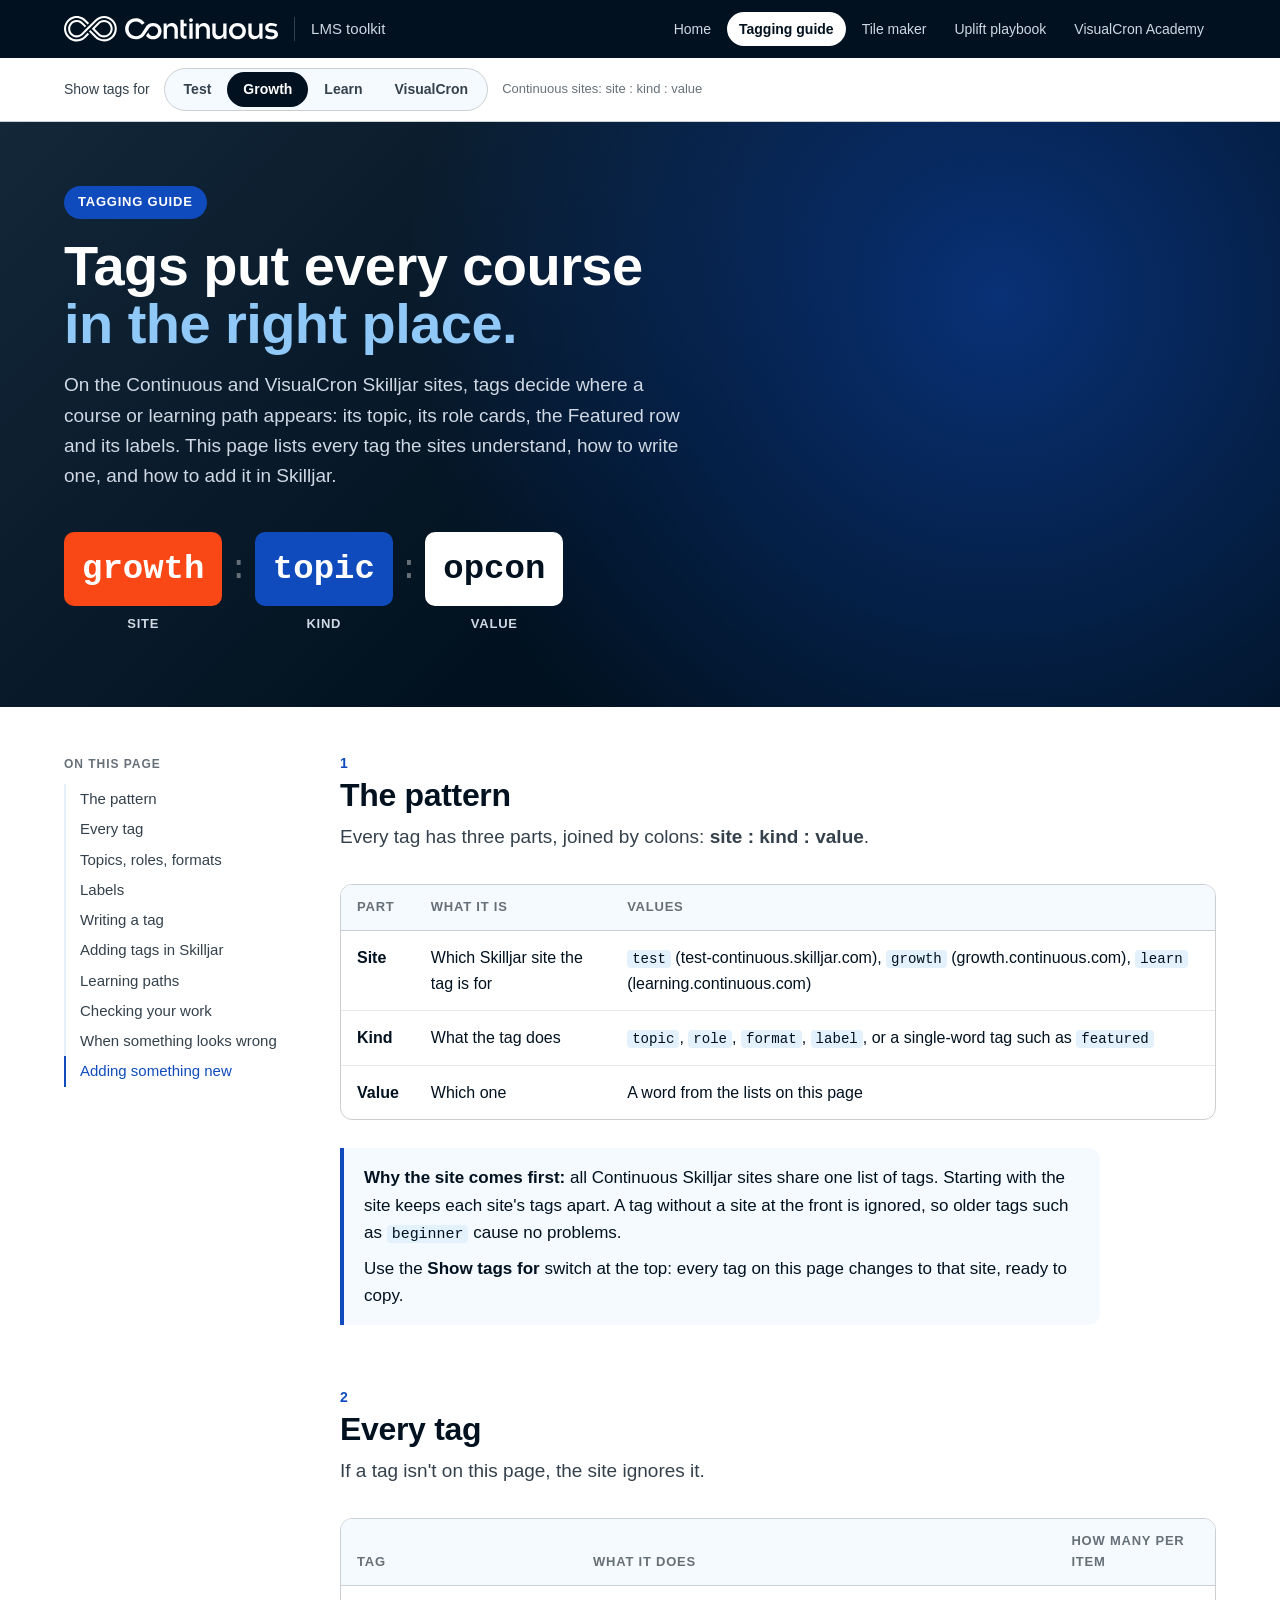
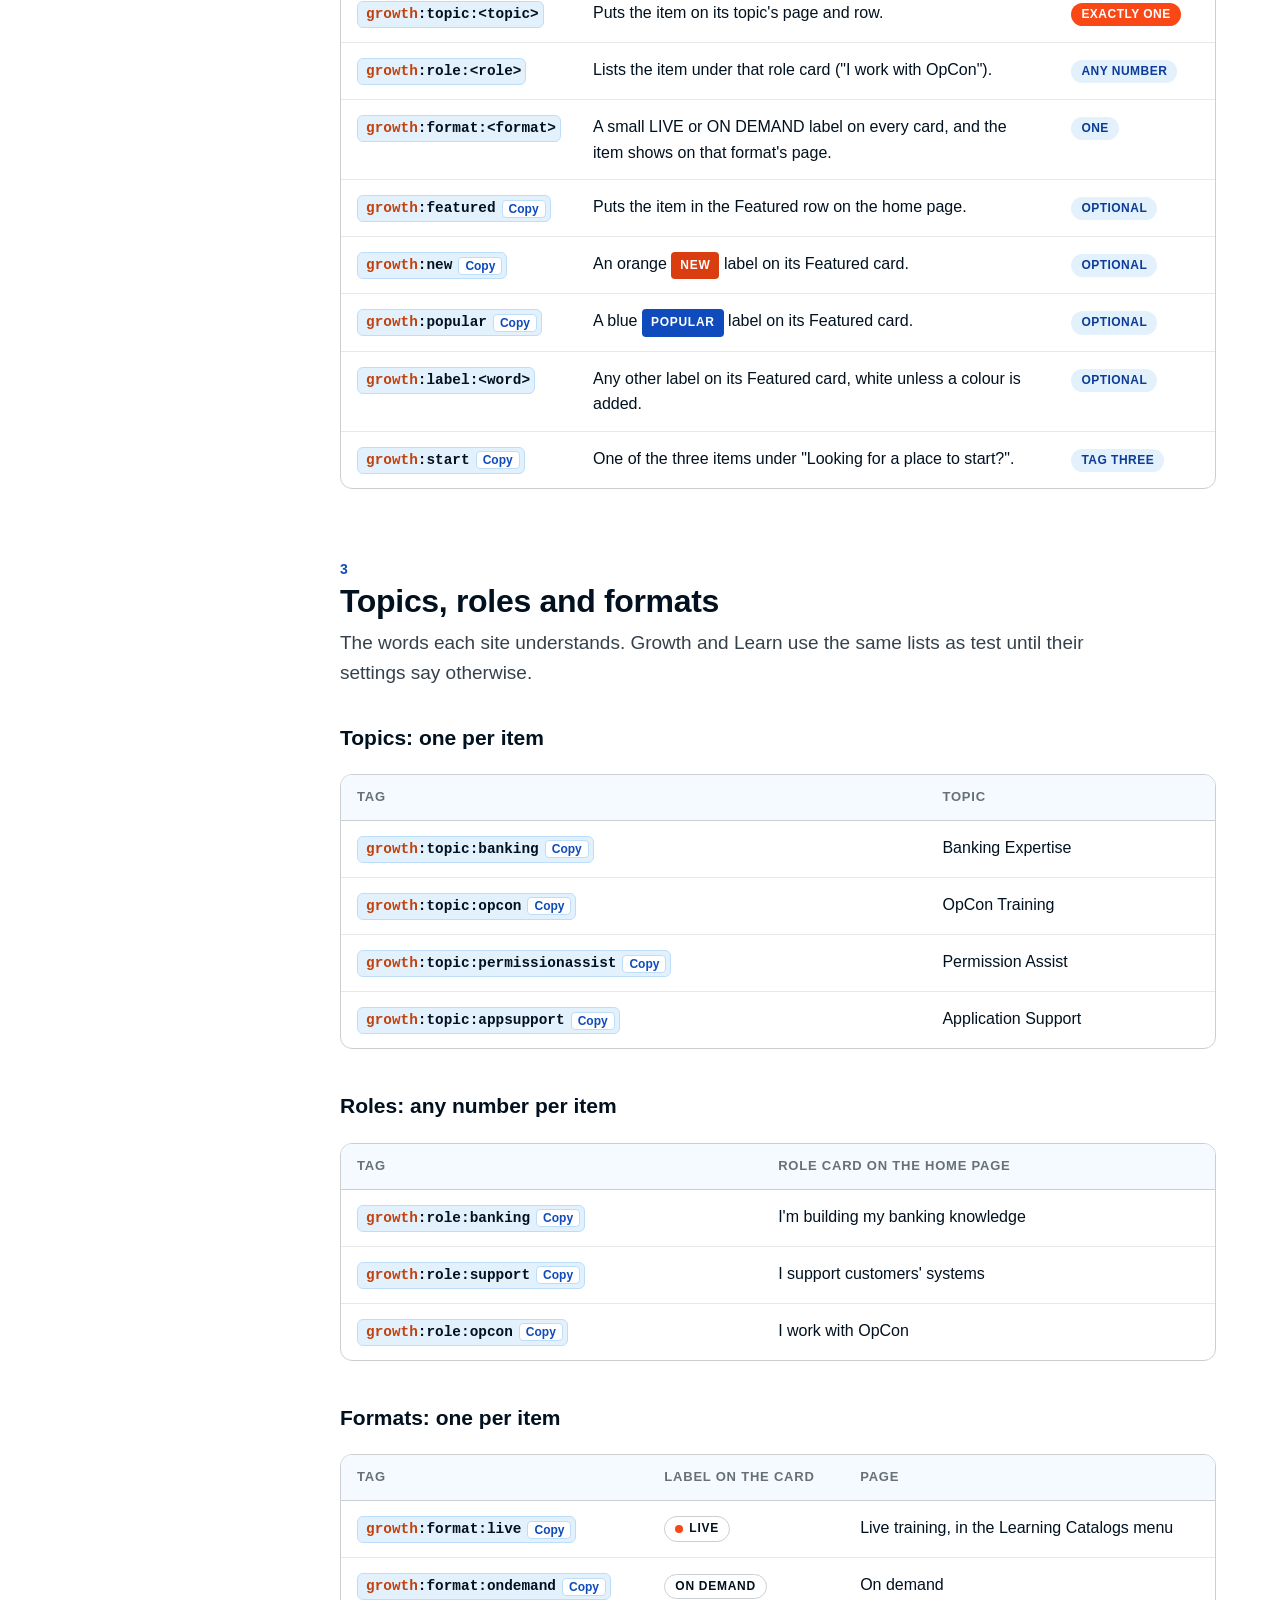
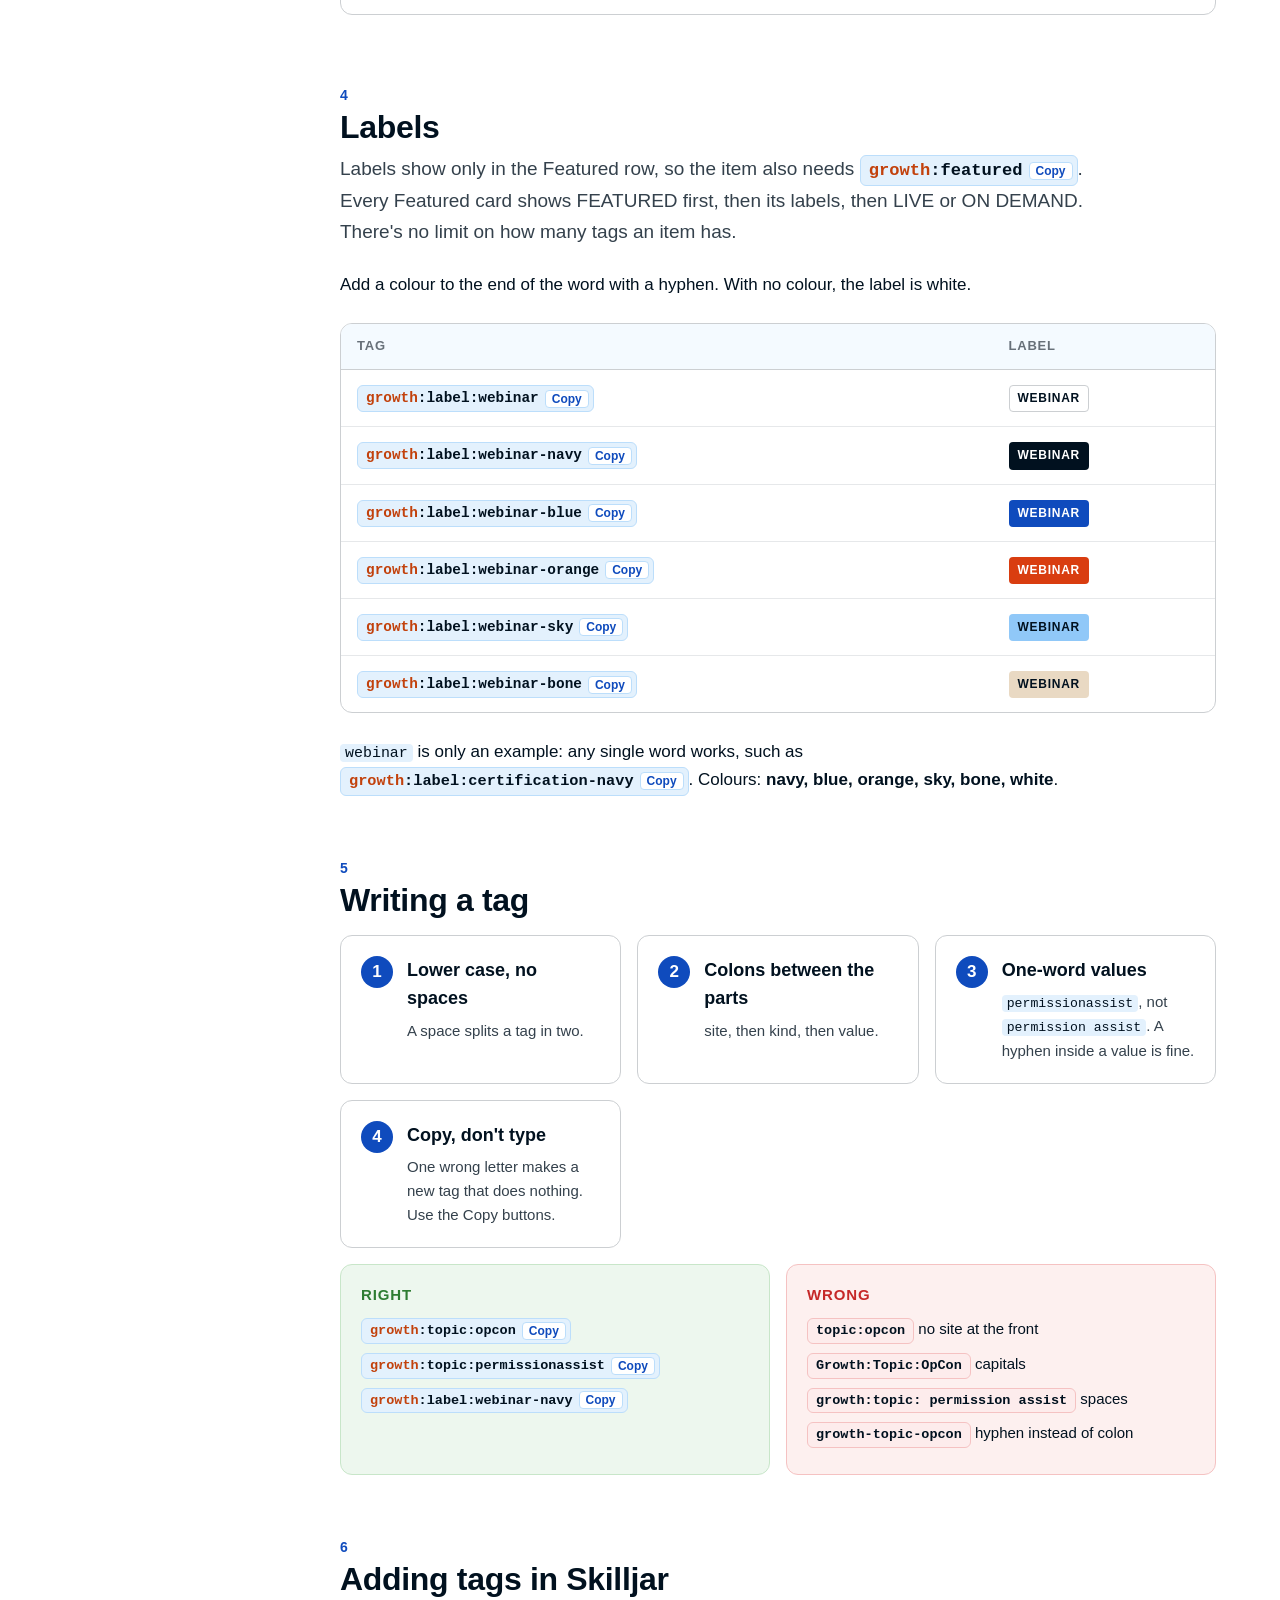
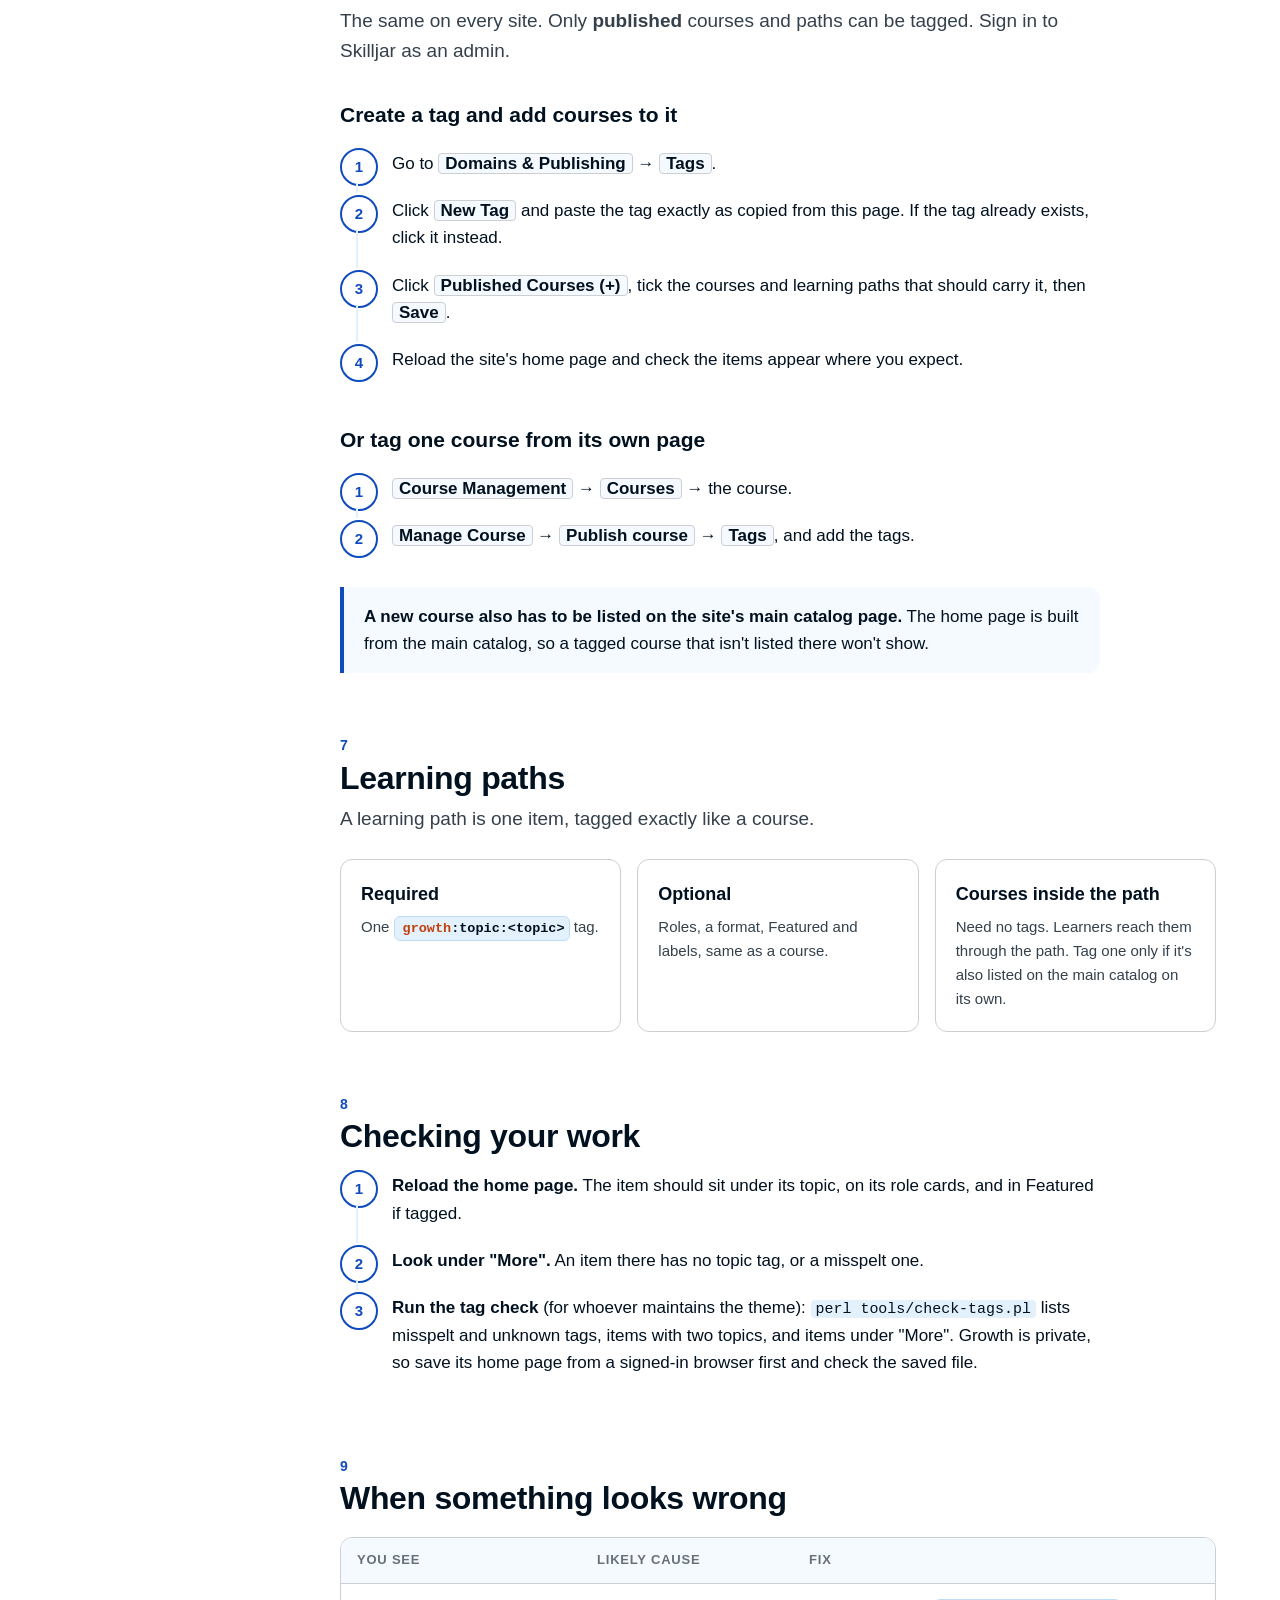
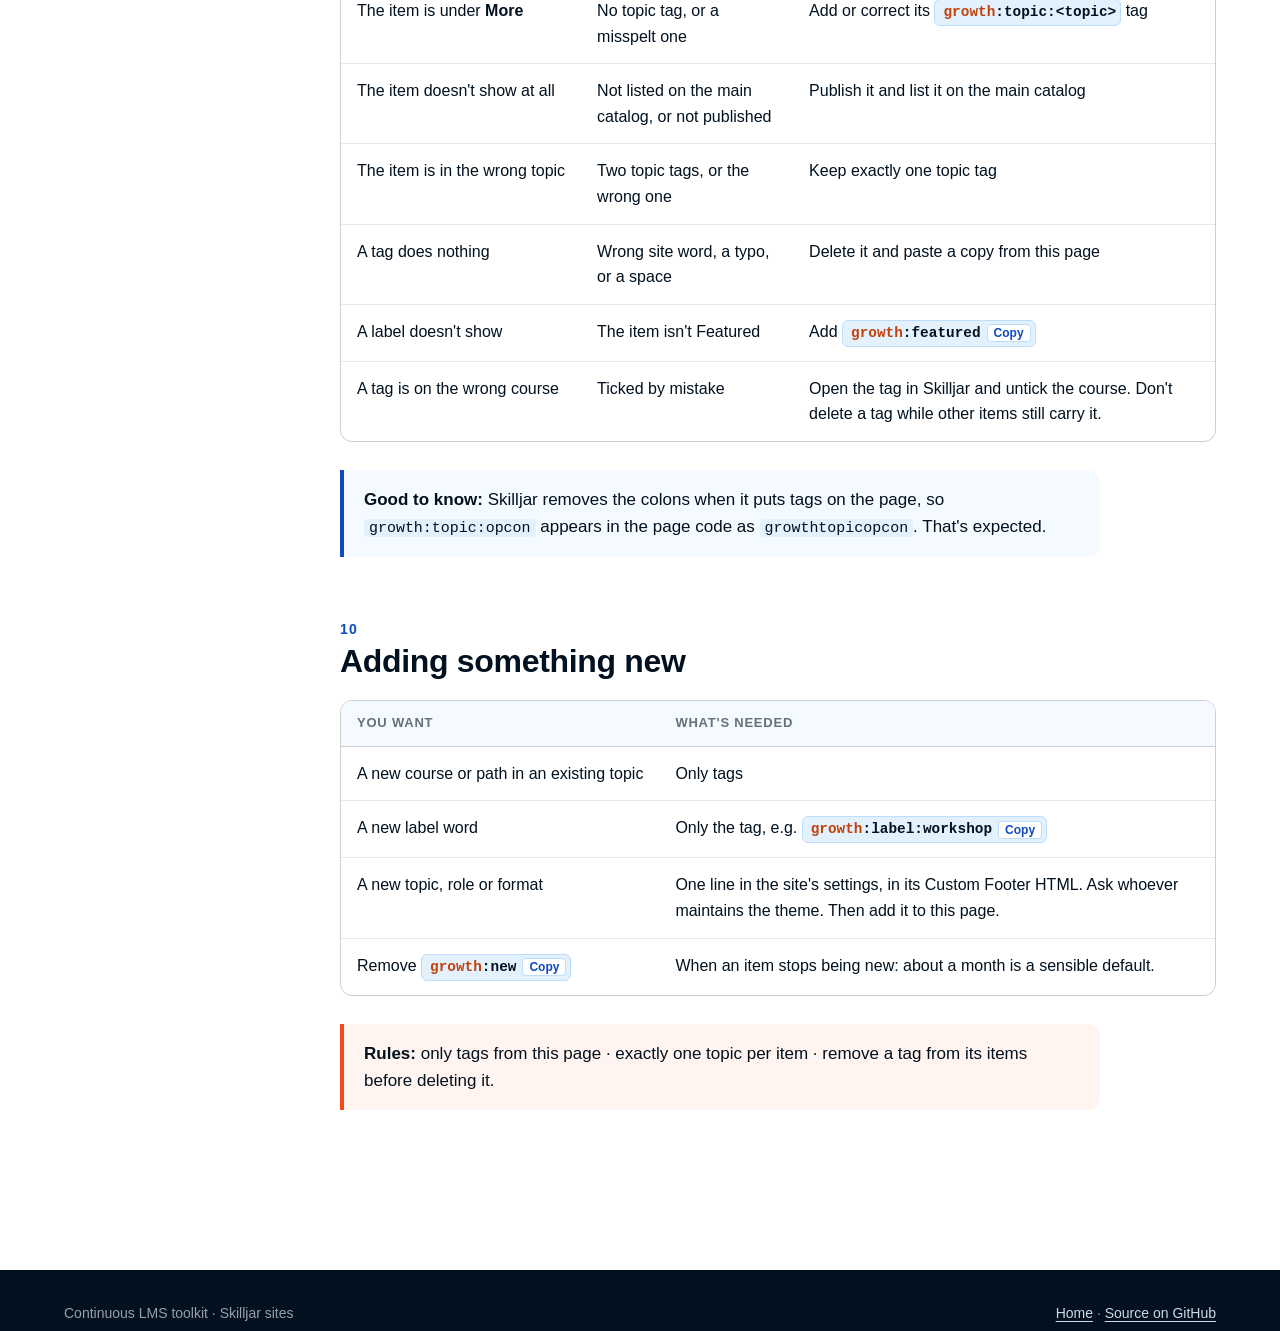
==== commit 605f744b: "Featured row: every card shows FEATURED, then its labels and format NEW and orange labels use the da" ====
--- a/tagging/index.html
+++ b/tagging/index.html
@@ -121,7 +121,7 @@
 .sw-white { background: #fff; color: var(--navy); border-color: var(--g100); }
 .sw-navy { background: var(--navy); color: #fff; }
 .sw-blue { background: var(--blue); color: #fff; }
-.sw-orange { background: var(--orange); color: #fff; }
+.sw-orange { background: #d93d10; color: #fff; }
 .sw-sky { background: var(--sky); color: var(--navy); }
 .sw-yellow { background: #fccf0a; color: #2f3538; }
 .sw-vcnavy { background: #01111f; color: #fff; }
@@ -281,7 +281,7 @@
 
     <section id="labels" data-for="ct">
       <h2><small>4</small>Labels</h2>
-      <p class="lead">Labels show only in the Featured row, so the item also needs <span class="tag" data-tag="featured"></span>. A Featured item with no label shows FEATURED.</p>
+      <p class="lead">Labels show only in the Featured row, so the item also needs <span class="tag" data-tag="featured"></span>. Every Featured card shows FEATURED first, then its labels, then LIVE or ON DEMAND. There's no limit on how many tags an item has.</p>
       <p>Add a colour to the end of the word with a hyphen. With no colour, the label is white.</p>
       <div class="scroll"><table class="tbl">
         <thead><tr><th>Tag</th><th>Label</th></tr></thead>
